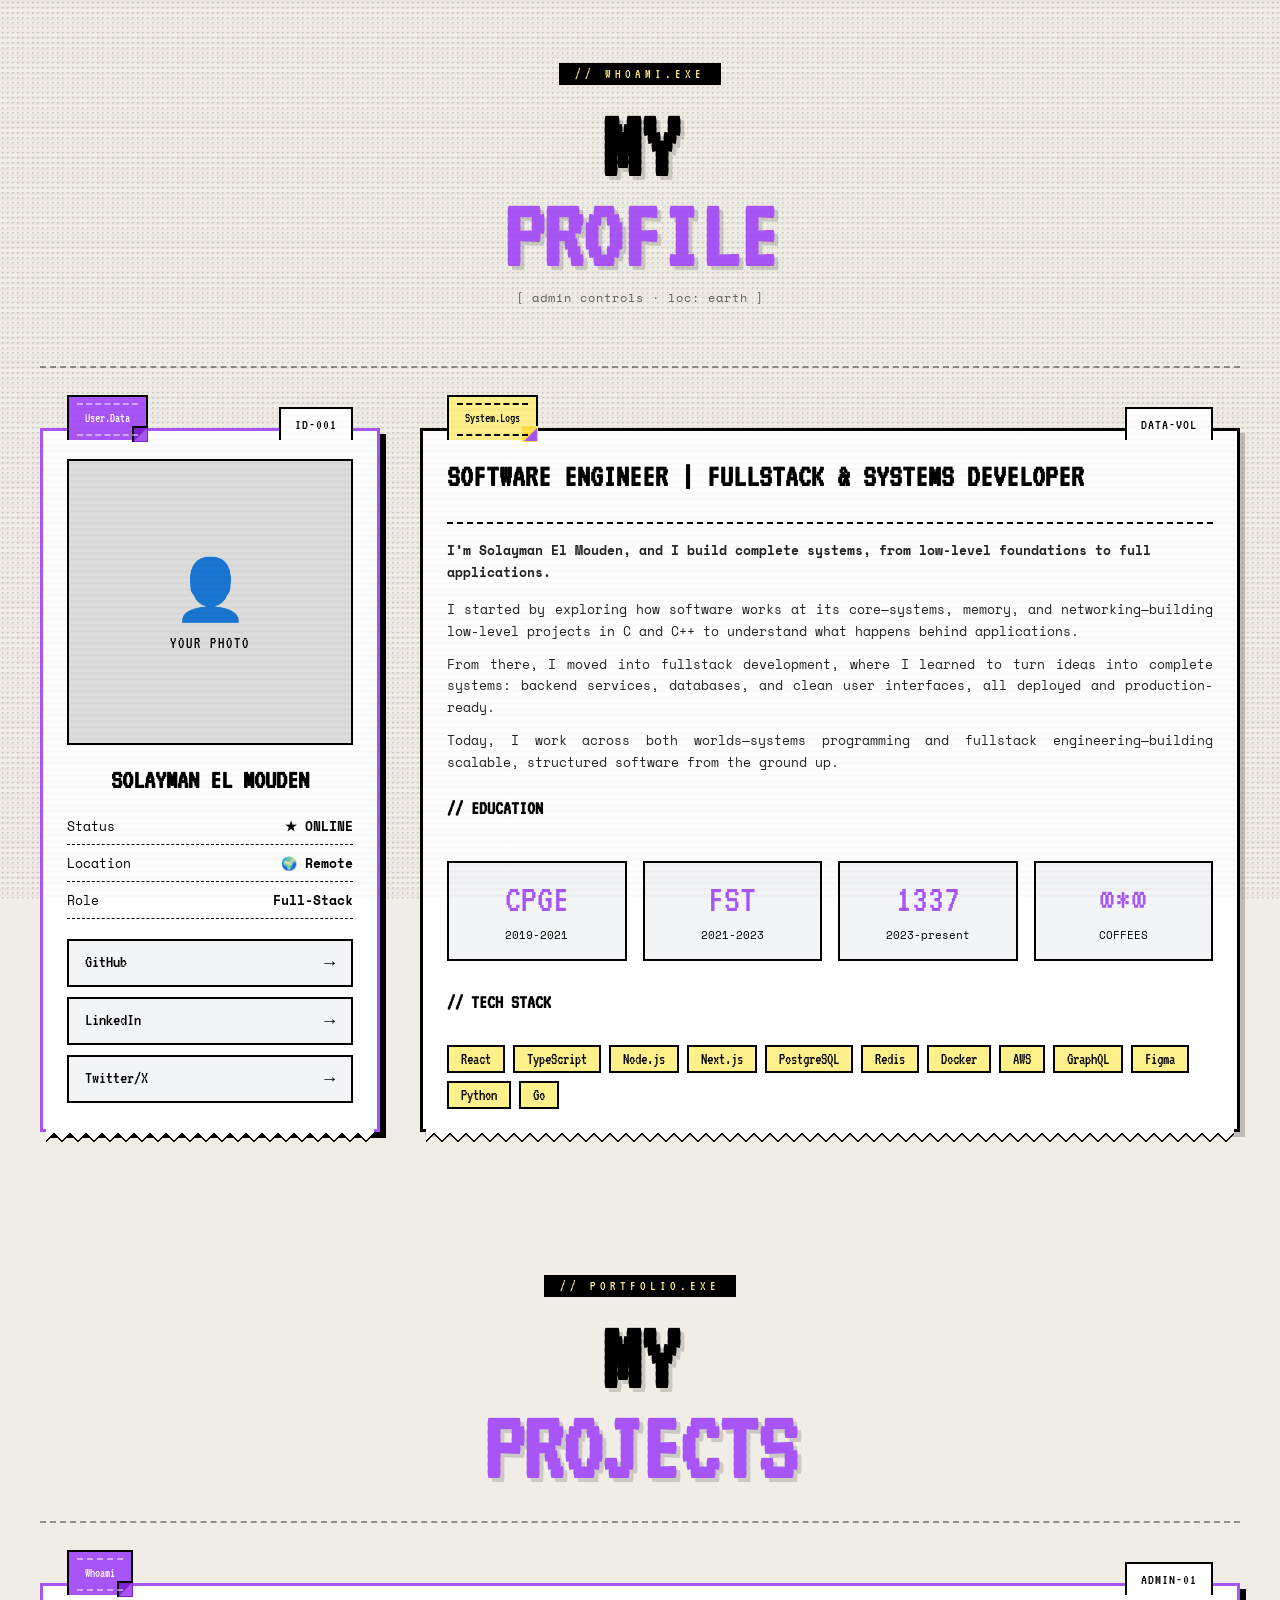
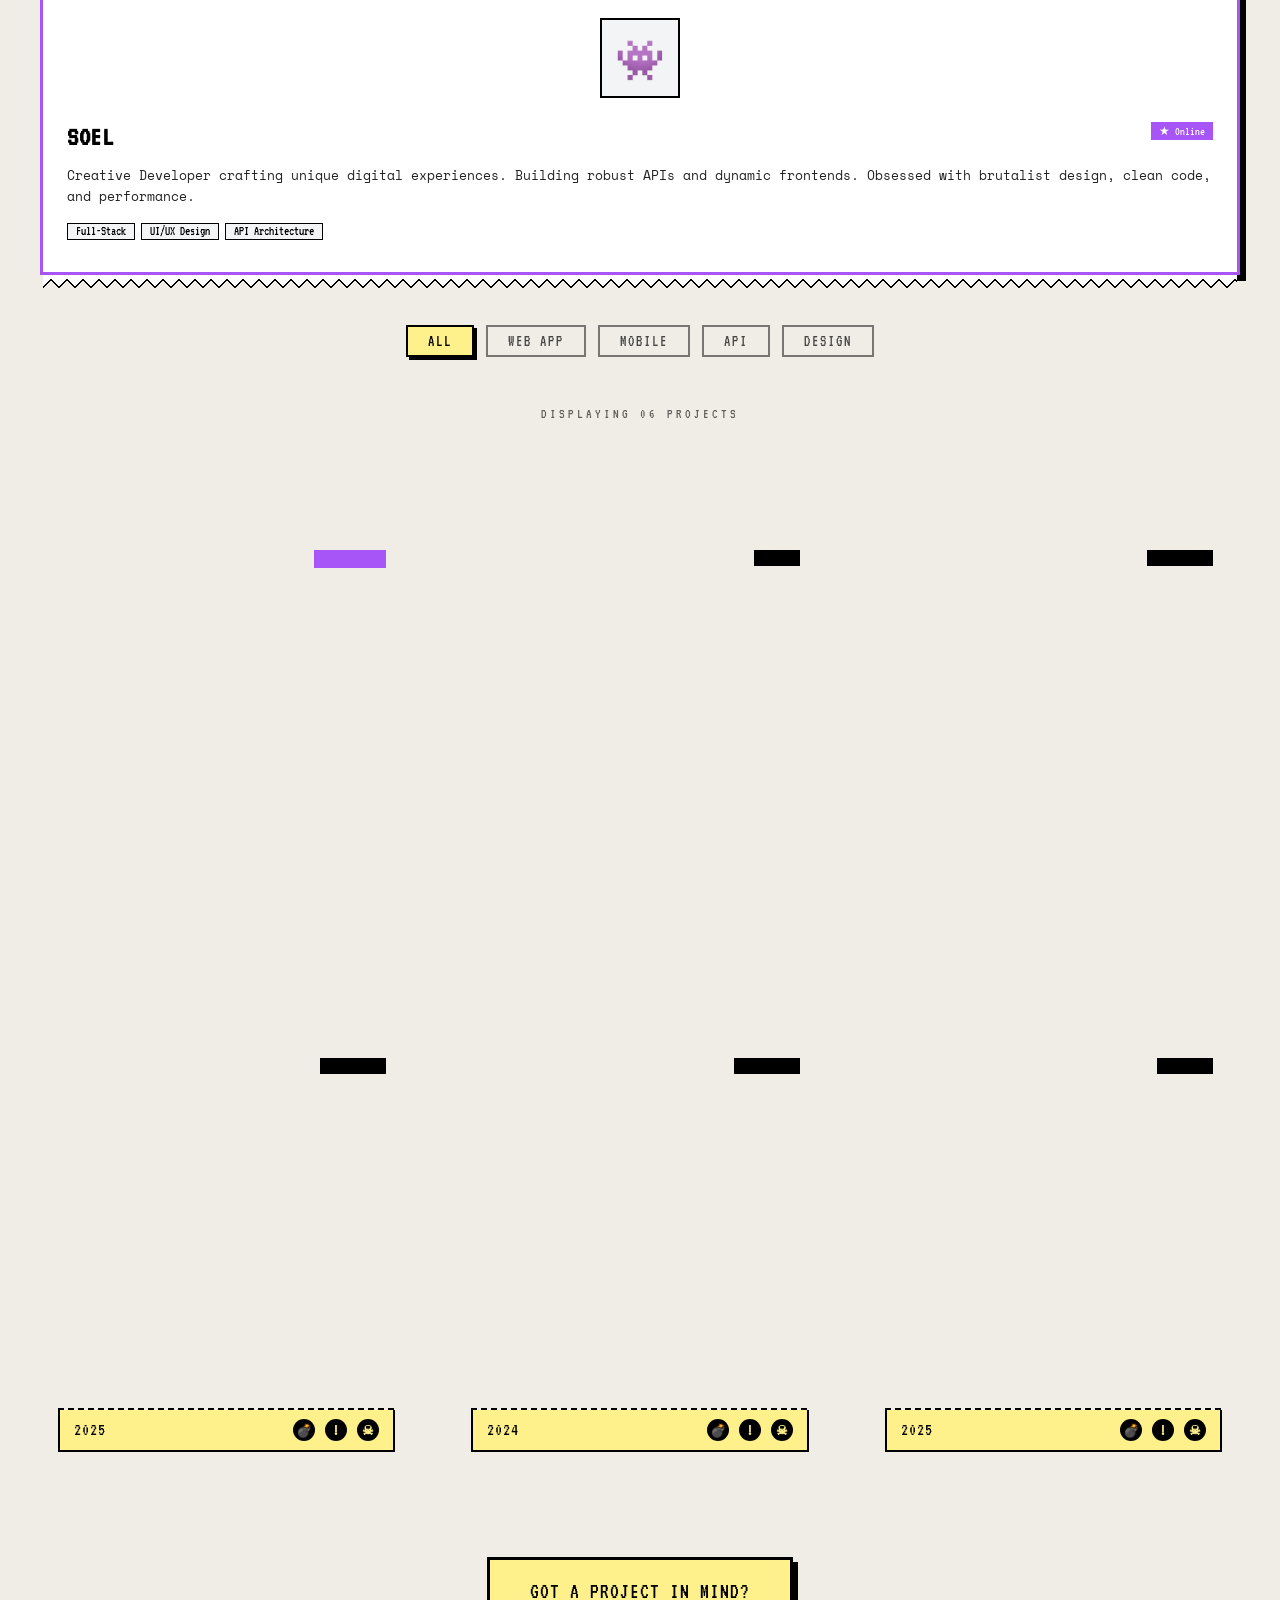
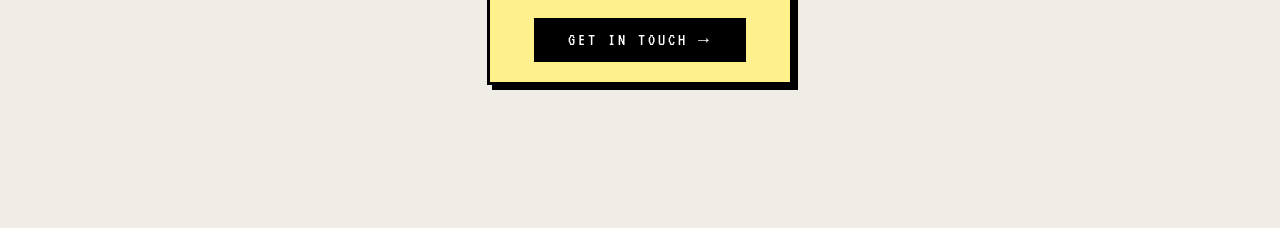
==== public/pages/main/index.html @ 092defba "chore: Vercel static fix - move to public directory" ====
<!DOCTYPE html>
<html lang="en">
<head>
    <meta charset="UTF-8">
    <meta name="viewport" content="width=device-width, initial-scale=1.0">
    <title>Portfolio — Profile & Projects</title>
    <link rel="stylesheet" href="style.css">
    <style>
        
    </style>
<base target="_blank">
</head>
<body>

    <!-- ============================================================
         PROFILE SECTION
         ============================================================ -->
    <header class="profile-header">
        <div class="profile-header-label">// WHOAMI.EXE</div>
        <h1 class="profile-header-title">
            MY
            <span>PROFILE</span>
        </h1>
        <p class="profile-header-sub">[ admin controls · loc: earth ]</p>
    </header>

    <hr class="profile-section-divider">

    <main class="profile-grid">
        <!-- LEFT CARD -->
        <div class="profile-card featured">
            <div class="profile-card__main">
                <div class="profile-card__tabs">
                    <div class="profile-card__tab-note">
                        <div class="profile-card__tab-note-text">User.Data</div>
                        <div class="profile-fold"></div>
                    </div>
                    <div class="profile-card__tab-id">ID-001</div>
                </div>

                <div class="profile-photo-placeholder">
                    <div style="font-size: 60px;">👤</div>
                    <div style="margin-top: 10px; letter-spacing: 2px;">YOUR PHOTO</div>
                </div>

                <h3 class="profile-card__title" style="text-align: center; font-size: 28px;">Solayman El Mouden</h3>
                <!-- <p class="profile-card__desc" style="text-align: center; margin-bottom: 20px;">[ The Dev ]</p> -->

                <div class="profile-stats__row"><span>Status</span><strong>★ ONLINE</strong></div>
                <div class="profile-stats__row"><span>Location</span><strong>🌍 Remote</strong></div>
                <div class="profile-stats__row"><span>Role</span><strong>Full-Stack</strong></div>

                <div class="profile-links-list">
                    <a href="https://github.com/solacode-SC" class="profile-link-btn"><span>GitHub</span><span>→</span></a>
                    <a href="https://www.linkedin.com/in/solayman-elmouden" class="profile-link-btn"><span>LinkedIn</span><span>→</span></a>
                    <a href="#" class="profile-link-btn"><span>Twitter/X</span><span>→</span></a>
                </div>

                <div class="profile-card__zigzag"></div>
            </div>
        </div>

        <!-- RIGHT CARD -->
        <div class="profile-card">
            <div class="profile-card__main">
                <div class="profile-card__tabs">
                    <div class="profile-card__tab-note">
                        <div class="profile-card__tab-note-text">System.Logs</div>
                        <div class="profile-fold" style="background:#fde047;border-color:transparent transparent #a855f7 transparent"></div>
                    </div>
                    <div class="profile-card__tab-id">DATA-VOL</div>
                </div>

                <h3 class="profile-card__title">Software Engineer | Fullstack & Systems Developer</h3>
                <hr style="border:none;border-top:2px dashed #000;margin:16px 0;">

                <p class="profile-card__desc" style="margin-bottom: 16px; font-weight: bold;">
                    I’m Solayman El Mouden, and I build complete systems, from low-level foundations to full applications.
                </p>
                <p class="profile-card__desc" style="margin-bottom: 12px; text-align: justify;">
                    I started by exploring how software works at its core—systems, memory, and networking—building low-level projects in C and C++ to understand what happens behind applications.
                </p>
                <p class="profile-card__desc" style="margin-bottom: 12px; text-align: justify;">
                    From there, I moved into fullstack development, where I learned to turn ideas into complete systems: backend services, databases, and clean user interfaces, all deployed and production-ready.
                </p>
                <p class="profile-card__desc" style="margin-bottom: 24px; text-align: justify;">
                    Today, I work across both worlds—systems programming and fullstack engineering—building scalable, structured software from the ground up.
                </p>

                <h3 class="profile-card__title" style="font-size: 20px;">// Education</h3>
                <div class="profile-stats-grid">
                    <div class="profile-stat-box"><div class="profile-stat-num" id="profile-s1">CPGE</div><div class="profile-stat-label">2019-2021</div></div>
                    <div class="profile-stat-box"><div class="profile-stat-num" id="profile-s2">FST</div><div class="profile-stat-label">2021-2023</div></div>
                    <div class="profile-stat-box"><div class="profile-stat-num" id="profile-s3">1337</div><div class="profile-stat-label">2023-present</div></div>
                    <div class="profile-stat-box"><div class="profile-stat-num" id="profile-s4">&#8734*&#8734</div><div class="profile-stat-label">COFFEES</div></div>
                </div>

                <h3 class="profile-card__title" style="font-size: 20px;">// TECH STACK</h3>
                <div class="profile-tag-list">
                    <span class="profile-tag">React</span>
                    <span class="profile-tag">TypeScript</span>
                    <span class="profile-tag">Node.js</span>
                    <span class="profile-tag">Next.js</span>
                    <span class="profile-tag">PostgreSQL</span>
                    <span class="profile-tag">Redis</span>
                    <span class="profile-tag">Docker</span>
                    <span class="profile-tag">AWS</span>
                    <span class="profile-tag">GraphQL</span>
                    <span class="profile-tag">Figma</span>
                    <span class="profile-tag">Python</span>
                    <span class="profile-tag">Go</span>
                </div>

                <div class="profile-card__zigzag"></div>
            </div>
        </div>
    </main>


    <!-- ============================================================
         PROJECTS SECTION
         ============================================================ -->
    <header class="projects-header">
        <div class="projects-header-label">// PORTFOLIO.EXE</div>
        <h1 class="projects-header-title">
            MY
            <span>PROJECTS</span>
        </h1>
        <!-- <p class="projects-header-sub">[ selected works · 2022 — 2025 ]</p> -->
    </header>

    <hr class="projects-section-divider">

    <!-- ========== PROFILE SECTION (in projects page) ========== -->
    <section style="max-width: 1300px; margin: 0 auto 50px; padding: 0 40px;">
        <div class="projects-card projects-featured" style="animation: none; cursor: default; transform: none; display: block;">
            <div class="projects-card__main" style="display: flex; gap: 24px; flex-wrap: wrap; align-items: center; padding: 32px 24px;">
                <div class="projects-card__tabs">
                    <div class="projects-card__tab-note">
                        <div class="projects-card__tab-note-text">
                            Whoami
                        </div>
                        <div class="projects-fold"></div>
                    </div>
                    <div class="projects-card__tab-id">ADMIN-01</div>
                </div>

                <div class="projects-card__icon" style="width: 80px; height: 80px; font-size: 40px;">👾</div>
                <div class="projects-card__info" style="flex: 1; min-width: 250px;">
                    <span class="projects-card__badge projects-featured">★ Online</span>
                    <h3 class="projects-card__title" style="font-size: 28px; margin-bottom: 12px; padding-right: 0;">SOEL</h3>
                    <p class="projects-card__desc" style="font-size: 13px; line-height: 1.6; margin-bottom: 16px;">Creative Developer crafting unique digital experiences. Building robust APIs and dynamic frontends. Obsessed with brutalist design, clean code, and performance.</p>
                    <div class="projects-card__tags">
                        <span class="projects-card__tag">Full-Stack</span>
                        <span class="projects-card__tag">UI/UX Design</span>
                        <span class="projects-card__tag">API Architecture</span>
                    </div>
                </div>
            </div>
            <div class="projects-card__zigzag"></div>
        </div>
    </section>

    <!-- ========== FILTER BAR ========== -->
    <div class="projects-filter-bar">
        <button class="projects-filter-btn projects-active" data-filter="all">ALL</button>
        <button class="projects-filter-btn" data-filter="Web App">WEB APP</button>
        <button class="projects-filter-btn" data-filter="Mobile">MOBILE</button>
        <button class="projects-filter-btn" data-filter="API">API</button>
        <button class="projects-filter-btn" data-filter="Design">DESIGN</button>
    </div>

    <div class="projects-count" id="projects-count-label">DISPLAYING 06 PROJECTS</div>

    <!-- ========== GRID ========== -->
    <main class="projects-grid" id="projects-grid">

        <!-- CARD 1 -->
        <a href="#" class="projects-card projects-featured" data-category="API">
            <div class="projects-card__main">
                <div class="projects-card__tabs">
                    <div class="projects-card__tab-note">
                        <div class="projects-card__tab-note-text">
                            1337 Project
                        </div>
                        <div class="projects-fold"></div>
                    </div>
                    <div class="projects-card__tab-id" id="projects-id-1">FT-IRC</div>
                </div>
                <div class="projects-card__quote"></div>
                <div class="projects-card__content">
                    <div class="projects-card__icon">💬</div>
                    <div class="projects-card__info">
                        <span class="projects-card__badge projects-featured">★ Featured</span>
                        <h3 class="projects-card__title">ft_irc</h3>
                        <p class="projects-card__desc">
                            ∗ Developed an IRC server implementing RFC 1459 protocol.<br>
                            ∗ Managed multi-client connections, message routing, and non-blocking socket communication.
                        </p>
                        <div class="projects-card__tags">
                            <span class="projects-card__tag">C++</span>
                            <span class="projects-card__tag">Networking</span>
                            <span class="projects-card__tag">Socket</span>
                        </div>
                    </div>
                </div>
                <hr class="projects-card__divider">
                <div class="projects-card__footer">
                    <span class="projects-card__category">API</span>
                    <span class="projects-card__link">View project</span>
                </div>
                <div class="projects-card__zigzag"></div>
            </div>
            <div class="projects-card__warning">
                <span class="projects-card__year">2024</span>
                <div class="projects-card__warning-icon">★</div>
                <div class="projects-card__warning-icon">!</div>
                <div class="projects-card__warning-icon">↗</div>
            </div>
            <div class="projects-card__torn">- - - - - - - - - - - - - - - - -</div>
        </a>

        <!-- CARD 2 -->
        <a href="#" class="projects-card" data-category="Web App">
            <div class="projects-card__main">
                <div class="projects-card__tabs">
                    <div class="projects-card__tab-note">
                        <div class="projects-card__tab-note-text">
                            1337 Project
                        </div>
                        <div class="projects-fold"></div>
                    </div>
                    <div class="projects-card__tab-id" id="projects-id-2">INCEPTION</div>
                </div>
                <div class="projects-card__quote"></div>
                <div class="projects-card__content">
                    <div class="projects-card__icon">🐳</div>
                    <div class="projects-card__info">
                        <span class="projects-card__badge">DevOps</span>
                        <h3 class="projects-card__title">Inception</h3>
                        <p class="projects-card__desc">
                            ∗ Created a multi-container Docker infrastructure hosting a WordPress site with Nginx as reverse proxy.<br>
                            ∗ Configured secure MariaDB backend with proper networking and volume management.
                        </p>
                        <div class="projects-card__tags">
                            <span class="projects-card__tag">Docker</span>
                            <span class="projects-card__tag">Nginx</span>
                            <span class="projects-card__tag">MariaDB</span>
                            <span class="projects-card__tag">WordPress</span>
                        </div>
                    </div>
                </div>
                <hr class="projects-card__divider">
                <div class="projects-card__footer">
                    <span class="projects-card__category">Web App</span>
                    <span class="projects-card__link">View project</span>
                </div>
                <div class="projects-card__zigzag"></div>
            </div>
            <div class="projects-card__warning">
                <span class="projects-card__year">2024</span>
                <div class="projects-card__warning-icon">💣</div>
                <div class="projects-card__warning-icon">!</div>
                <div class="projects-card__warning-icon">☠</div>
            </div>
            <div class="projects-card__torn">- - - - - - - - - - - - - - - - -</div>
        </a>

        <!-- CARD 3 -->
        <a href="#" class="projects-card" data-category="Web App">
            <div class="projects-card__main">
                <div class="projects-card__tabs">
                    <div class="projects-card__tab-note">
                        <div class="projects-card__tab-note-text">
                            Personal
                        </div>
                        <div class="projects-fold"></div>
                    </div>
                    <div class="projects-card__tab-id" id="projects-id-3">SOLO-DL</div>
                </div>
                <div class="projects-card__quote"></div>
                <div class="projects-card__content">
                    <div class="projects-card__icon">📥</div>
                    <div class="projects-card__info">
                        <span class="projects-card__badge">Full Stack</span>
                        <h3 class="projects-card__title">SoloDownloader</h3>
                        <p class="projects-card__desc">
                            ∗ Developed web app for downloading videos from 15+ platforms with quality selection and progress tracking.<br>
                            ∗ Integrated yt-dlp and Cobalt API with automatic retry logic, error handling, and Docker deployment.
                        </p>
                        <div class="projects-card__tags">
                            <span class="projects-card__tag">Django</span>
                            <span class="projects-card__tag">JS/HTML/CSS</span>
                        </div>
                    </div>
                </div>
                <hr class="projects-card__divider">
                <div class="projects-card__footer">
                    <span class="projects-card__category">Web App</span>
                    <span class="projects-card__link">View project</span>
                </div>
                <div class="projects-card__zigzag"></div>
            </div>
            <div class="projects-card__warning">
                <span class="projects-card__year">2024</span>
                <div class="projects-card__warning-icon">💣</div>
                <div class="projects-card__warning-icon">!</div>
                <div class="projects-card__warning-icon">☠</div>
            </div>
            <div class="projects-card__torn">- - - - - - - - - - - - - - - - -</div>
        </a>

        <!-- CARD 4 -->
        <a href="#" class="projects-card" data-category="Web App">
            <div class="projects-card__main">
                <div class="projects-card__tabs">
                    <div class="projects-card__tab-note">
                        <div class="projects-card__tab-note-text">
                            1337 Project
                        </div>
                        <div class="projects-fold"></div>
                    </div>
                    <div class="projects-card__tab-id" id="projects-id-4">CRM</div>
                </div>
                <div class="projects-card__quote"></div>
                <div class="projects-card__content">
                    <div class="projects-card__icon">💼</div>
                    <div class="projects-card__info">
                        <span class="projects-card__badge">Full Stack</span>
                        <h3 class="projects-card__title">freelancer-crm</h3>
                        <p class="projects-card__desc">
                            ∗ Built a full-stack multi-tenant CRM with JWT auth and an AI chatbot powered by DeepSeek API with intent detection.<br>
                            ∗ Engineered DevOps infrastructure: multi-stage Dockerfiles, Nginx + TLS, automated DB backups, and a full Prometheus/Grafana monitoring stack with custom alert rules.
                        </p>
                        <div class="projects-card__tags">
                            <span class="projects-card__tag">NestJS</span>
                            <span class="projects-card__tag">React</span>
                            <span class="projects-card__tag">PostgreSQL</span>
                            <span class="projects-card__tag">Docker</span>
                            <span class="projects-card__tag">Prometheus</span>
                        </div>
                    </div>
                </div>
                <hr class="projects-card__divider">
                <div class="projects-card__footer">
                    <span class="projects-card__category">Web App</span>
                    <span class="projects-card__link">View project</span>
                </div>
                <div class="projects-card__zigzag"></div>
            </div>
            <div class="projects-card__warning">
                <span class="projects-card__year">2025</span>
                <div class="projects-card__warning-icon">💣</div>
                <div class="projects-card__warning-icon">!</div>
                <div class="projects-card__warning-icon">☠</div>
            </div>
            <div class="projects-card__torn">- - - - - - - - - - - - - - - - -</div>
        </a>

        <!-- CARD 5 -->
        <a href="#" class="projects-card" data-category="Web App">
            <div class="projects-card__main">
                <div class="projects-card__tabs">
                    <div class="projects-card__tab-note">
                        <div class="projects-card__tab-note-text">
                            Personal
                        </div>
                        <div class="projects-fold"></div>
                    </div>
                    <div class="projects-card__tab-id" id="projects-id-5">CV-BLDR</div>
                </div>
                <div class="projects-card__quote"></div>
                <div class="projects-card__content">
                    <div class="projects-card__icon">📄</div>
                    <div class="projects-card__info">
                        <span class="projects-card__badge">Full Stack</span>
                        <h3 class="projects-card__title">CV LaTeX Builder</h3>
                        <p class="projects-card__desc">
                            ∗ Built a web app with structured profile forms, live preview, and one-click PDF export.<br>
                            ∗ Integrated Jinja2 + XeLaTeX pipeline with validation and Docker-ready deployment.
                        </p>
                        <div class="projects-card__tags">
                            <span class="projects-card__tag">Flask</span>
                            <span class="projects-card__tag">JS/HTML/CSS</span>
                            <span class="projects-card__tag">LaTeX</span>
                        </div>
                    </div>
                </div>
                <hr class="projects-card__divider">
                <div class="projects-card__footer">
                    <span class="projects-card__category">Web App</span>
                    <span class="projects-card__link">View project</span>
                </div>
                <div class="projects-card__zigzag"></div>
            </div>
            <div class="projects-card__warning">
                <span class="projects-card__year">2024</span>
                <div class="projects-card__warning-icon">💣</div>
                <div class="projects-card__warning-icon">!</div>
                <div class="projects-card__warning-icon">☠</div>
            </div>
            <div class="projects-card__torn">- - - - - - - - - - - - - - - - -</div>
        </a>

        <!-- CARD 6 -->
        <a href="#" class="projects-card" data-category="Web App">
            <div class="projects-card__main">
                <div class="projects-card__tabs">
                    <div class="projects-card__tab-note">
                        <div class="projects-card__tab-note-text">
                            Personal
                        </div>
                        <div class="projects-fold"></div>
                    </div>
                    <div class="projects-card__tab-id" id="projects-id-6">NOTES</div>
                </div>
                <div class="projects-card__quote"></div>
                <div class="projects-card__content">
                    <div class="projects-card__icon">📝</div>
                    <div class="projects-card__info">
                        <span class="projects-card__badge">Frontend</span>
                        <h3 class="projects-card__title">Synced Notes App</h3>
                        <p class="projects-card__desc">
                            ∗ Built a lightweight note-taking app with GitHub and Google Drive sync capabilities.<br>
                            ∗ Integrated OAuth 2.0 and REST APIs for version-controlled and cloud-based storage.<br>
                            ∗ Designed responsive UI with zero hosting requirements using client-side architecture.
                        </p>
                        <div class="projects-card__tags">
                            <span class="projects-card__tag">JavaScript</span>
                            <span class="projects-card__tag">HTML/CSS</span>
                            <span class="projects-card__tag">Cloud APIs</span>
                        </div>
                    </div>
                </div>
                <hr class="projects-card__divider">
                <div class="projects-card__footer">
                    <span class="projects-card__category">Web App</span>
                    <span class="projects-card__link">View project</span>
                </div>
                <div class="projects-card__zigzag"></div>
            </div>
            <div class="projects-card__warning">
                <span class="projects-card__year">2025</span>
                <div class="projects-card__warning-icon">💣</div>
                <div class="projects-card__warning-icon">!</div>
                <div class="projects-card__warning-icon">☠</div>
            </div>
            <div class="projects-card__torn">- - - - - - - - - - - - - - - - -</div>
        </a>

    </main>

    <!-- ========== FOOTER CTA ========== -->
    <div class="projects-footer">
        <div class="projects-cta-block">
            <p>GOT A PROJECT IN MIND?</p>
            <a href="mailto:hello@yoursite.com" class="projects-cta-btn">GET IN TOUCH →</a>
        </div>
    </div>

    <script src="script.js"></script>
</body>
</html>
---- public/pages/main/style.css ----
@import url('https://fonts.googleapis.com/css2?family=VT323&family=Space+Mono:ital,wght@0,400;0,700;1,400&display=swap');

        *, *::before, *::after {
            margin: 0;
            padding: 0;
            box-sizing: border-box;
        }

        :root {
            --purple: #a855f7;
            --yellow: #fef08a;
            --yellow-dark: #fde047;
            --black: #000;
            --white: #fff;
            --gray-light: #f3f4f6;
            --paper: #f0ede6;
        }

        body {
            background: var(--paper);
            min-height: 100vh;
            font-family: 'Space Mono', monospace;
            overflow-x: hidden;
            position: relative;
            padding-bottom: 80px;
        }

        body::before {
            content: '';
            position: fixed;
            inset: 0;
            background-image: radial-gradient(circle, rgba(0,0,0,0.12) 1px, transparent 1px);
            background-size: 5px 5px;
            pointer-events: none;
            z-index: 0;
        }

        body::after {
            content: '';
            position: fixed;
            inset: 0;
            background: repeating-linear-gradient(
                0deg,
                transparent, transparent 3px,
                rgba(121, 7, 7, 0.025) 3px, rgba(0,0,0,0.025) 6px
            );
            pointer-events: none;
            z-index: 999;
        }

        /* ============================================================
           SHARED / COMMON COMPONENTS
           ============================================================ */

        /* ---------- Profile Header ---------- */
        .profile-header {
            padding: 60px 40px 20px;
            text-align: center;
            position: relative;
        }

        .profile-header-label {
            display: inline-block;
            background: var(--black);
            color: var(--yellow);
            font-family: 'VT323', monospace;
            font-size: 14px;
            letter-spacing: 4px;
            padding: 4px 16px;
            margin-bottom: 16px;
        }

        .profile-header-title {
            font-family: 'VT323', monospace;
            font-size: clamp(52px, 10vw, 100px);
            color: var(--black);
            line-height: 0.9;
            text-transform: uppercase;
            letter-spacing: -1px;
            text-shadow: 4px 4px 0 rgba(0,0,0,0.15);
            margin-bottom: 8px;
        }

        .profile-header-title span {
            color: var(--purple);
            display: block;
        }

        .profile-header-sub {
            font-family: 'Space Mono', monospace;
            font-size: 12px;
            color: rgba(0,0,0,0.6);
            letter-spacing: 1px;
            margin-bottom: 40px;
        }

        .profile-section-divider {
            border: none;
            border-top: 2px dashed rgba(0,0,0,0.4);
            margin: 0 40px 60px;
        }

        /* ---------- Projects Header ---------- */
        .projects-header {
            padding: 60px 40px 20px;
            text-align: center;
            position: relative;
        }

        .projects-header-label {
            display: inline-block;
            background: var(--black);
            color: var(--yellow);
            font-family: 'VT323', monospace;
            font-size: 14px;
            letter-spacing: 4px;
            padding: 4px 16px;
            margin-bottom: 16px;
        }

        .projects-header-title {
            font-family: 'VT323', monospace;
            font-size: clamp(52px, 10vw, 100px);
            color: var(--black);
            line-height: 0.9;
            text-transform: uppercase;
            letter-spacing: -1px;
            text-shadow: 4px 4px 0 rgba(0,0,0,0.15);
            margin-bottom: 8px;
        }

        .projects-header-title span {
            color: var(--purple);
            display: block;
        }

        .projects-header-sub {
            font-family: 'Space Mono', monospace;
            font-size: 12px;
            color: rgba(0,0,0,0.6);
            letter-spacing: 1px;
            margin-bottom: 40px;
        }

        .projects-section-divider {
            border: none;
            border-top: 2px dashed rgba(0,0,0,0.4);
            margin: 0 40px 60px;
        }

        /* ============================================================
           PROFILE SECTION
           ============================================================ */

        .profile-grid {
            display: grid;
            grid-template-columns: 340px 1fr;
            gap: 40px;
            padding: 0 40px 80px;
            max-width: 1300px;
            margin: 0 auto;
        }

        .profile-card {
            display: flex;
            flex-direction: column;
            text-decoration: none;
            color: inherit;
            position: relative;
            width: 100%;
            height: 100%;
        }

        .profile-card__main {
            background: var(--white);
            border: 3px solid var(--black);
            position: relative;
            padding: 28px 24px 20px;
            box-shadow: 5px 5px 0px rgba(0,0,0,0.2);
            flex: 1;
            display: flex;
            flex-direction: column;
        }

        .profile-card__tabs {
            position: absolute;
            top: -36px;
            left: 24px;
            right: 24px;
            display: flex;
            justify-content: space-between;
            align-items: flex-end;
            pointer-events: none;
        }

        .profile-card__tab-note {
            background: var(--yellow);
            border: 2px solid var(--black);
            border-bottom: none;
            padding: 10px 16px 8px;
            font-family: 'VT323', monospace;
            font-size: 13px;
            line-height: 1.3;
            color: var(--black);
            position: relative;
            max-width: 70%;
        }

        .profile-card__tab-note::before {
            content: ''; position: absolute; top: 6px; left: 8px; right: 8px; border-top: 2px dashed var(--black);
        }
        .profile-card__tab-note::after {
            content: ''; position: absolute; bottom: 4px; left: 8px; right: 8px; border-bottom: 2px dashed var(--black);
        }

        .profile-card__tab-note-text {
            position: relative;
            z-index: 1;
            padding: 4px 0;
        }

        .profile-fold {
            position: absolute;
            bottom: -2px;
            right: -2px;
            width: 16px;
            height: 16px;
            background: var(--yellow-dark);
            border-left: 2px solid var(--black);
            border-top: 2px solid var(--black);
        }

        .profile-fold::after {
            content: ''; position: absolute; top: 0; left: 0; width: 0; height: 0;
            border-style: solid; border-width: 0 0 13px 13px; border-color: transparent transparent var(--purple) transparent;
        }

        .profile-card__tab-id {
            background: var(--white);
            border: 2px solid var(--black);
            border-bottom: none;
            padding: 8px 14px;
            font-family: 'VT323', monospace;
            font-size: 15px;
            letter-spacing: 1px;
            color: var(--black);
        }

        .profile-card.featured .profile-card__main {
            border-color: var(--purple);
            box-shadow: 6px 6px 0 var(--black);
        }
        .profile-card.featured .profile-card__tab-note {
            background: var(--purple); border-color: var(--black);
        }
        .profile-card.featured .profile-card__tab-note-text { color: var(--white); }
        .profile-card.featured .profile-card__tab-note::before,
        .profile-card.featured .profile-card__tab-note::after { border-color: rgba(255,255,255,0.5); }
        .profile-card.featured .profile-fold { background: #7e22ce; }

        .profile-card__zigzag {
            height: 16px;
            background: linear-gradient(135deg, #fff 8px, transparent 0) 0 0, linear-gradient(225deg, #fff 8px, transparent 0) 0 0;
            background-size: 16px 16px;
            background-repeat: repeat-x;
            position: absolute;
            bottom: -16px;
            left: 3px;
            right: 3px;
            filter: drop-shadow(0 2px 0 #000);
        }

        .profile-photo-placeholder {
            width: 100%; aspect-ratio: 1; border: 2px solid var(--black);
            background: #ddd; display: flex; flex-direction: column; align-items: center; justify-content: center;
            font-family: 'VT323', monospace; margin-bottom: 20px;
        }

        .profile-card__title {
            font-family: 'VT323', monospace;
            font-size: 32px;
            font-weight: 700;
            color: var(--black);
            margin-bottom: 12px;
            line-height: 1.1;
            text-transform: uppercase;
        }

        .profile-card__desc {
            font-family: 'Space Mono', monospace;
            font-size: 13px;
            line-height: 1.65;
            color: #222;
        }

        .profile-stats__row {
            display: flex; justify-content: space-between; padding: 8px 0;
            border-bottom: 1px dashed var(--black);
            font-family: 'Space Mono', monospace; font-size: 13px;
        }

        .profile-tag-list {
            display: flex; flex-wrap: wrap; gap: 8px; margin-top: 20px;
        }

        .profile-tag {
            font-family: 'VT323', monospace;
            font-size: 16px;
            background: var(--yellow);
            border: 2px solid var(--black);
            padding: 4px 12px;
            color: var(--black);
        }

        .profile-stats-grid {
            display: grid; grid-template-columns: repeat(4, 1fr);
            gap: 16px; margin: 30px 0;
        }

        .profile-stat-box {
            border: 2px solid var(--black);
            padding: 16px; text-align: center;
            background: var(--gray-light);
        }

        .profile-stat-num { font-family: 'VT323', monospace; font-size: 40px; color: var(--purple); }
        .profile-stat-label { font-family: 'Space Mono', monospace; font-size: 11px; margin-top: 8px; }

        .profile-links-list { margin-top: 20px; display: flex; flex-direction: column; gap: 10px; }
        .profile-link-btn {
            display: flex; justify-content: space-between; padding: 12px 16px;
            background: var(--gray-light); border: 2px solid var(--black); text-decoration: none;
            color: var(--black); font-family: 'VT323', monospace; font-size: 18px;
            transition: all 0.2s;
        }
        .profile-link-btn:hover { background: var(--black); color: var(--white); transform: translate(-2px, -2px); box-shadow: 4px 4px 0 var(--purple); }

        /* ============================================================
           PROJECTS SECTION
           ============================================================ */

        .projects-filter-bar {
            display: flex;
            justify-content: center;
            gap: 12px;
            flex-wrap: wrap;
            padding: 0 40px;
            margin-bottom: 50px;
        }

        .projects-filter-btn {
            font-family: 'VT323', monospace;
            font-size: 16px;
            letter-spacing: 2px;
            padding: 6px 20px;
            background: transparent;
            border: 2px solid rgba(0,0,0,0.5);
            color: rgba(0,0,0,0.7);
            cursor: pointer;
            transition: all 0.15s;
            text-transform: uppercase;
        }

        .projects-filter-btn:hover,
        .projects-filter-btn.projects-active {
            background: var(--yellow);
            border-color: var(--black);
            color: var(--black);
            box-shadow: 3px 3px 0 var(--black);
        }

        .projects-grid {
            display: grid;
            grid-template-columns: repeat(auto-fill, minmax(340px, 1fr));
            gap: 80px 40px;
            padding: 0 40px 80px;
            max-width: 1300px;
            margin: 0 auto;
        }

        .projects-card {
            display: flex;
            flex-direction: column;
            text-decoration: none;
            color: inherit;
            position: relative;
            width: 100%;
            height: 100%;
            transition: transform 0.2s ease;
            animation: projects-flicker 4s infinite;
        }

        .projects-card:hover {
            transform: translateY(-5px);
        }

        .projects-card:hover .projects-card__main {
            box-shadow: 8px 8px 0px rgba(0,0,0,0.35);
        }

        .projects-card__main {
            background: var(--white);
            border: 3px solid var(--black);
            position: relative;
            padding: 28px 24px 20px;
            box-shadow: 5px 5px 0px rgba(0,0,0,0.2);
            transition: box-shadow 0.2s ease;
            display: flex;
            flex-direction: column;
            flex: 1;
        }

        .projects-card__tabs {
            position: absolute;
            top: -36px;
            left: 24px;
            right: 24px;
            display: flex;
            justify-content: space-between;
            align-items: flex-end;
            pointer-events: none;
        }

        .projects-card__tab-note {
            background: var(--yellow);
            border: 2px solid var(--black);
            border-bottom: none;
            padding: 10px 16px 8px;
            font-family: 'VT323', monospace;
            font-size: 13px;
            line-height: 1.3;
            color: var(--black);
            position: relative;
            max-width: 70%;
        }

        .projects-card__tab-note::before {
            content: '';
            position: absolute;
            top: 6px;
            left: 8px;
            right: 8px;
            border-top: 2px dashed var(--black);
        }

        .projects-card__tab-note::after {
            content: '';
            position: absolute;
            bottom: 4px;
            left: 8px;
            right: 8px;
            border-bottom: 2px dashed var(--black);
        }

        .projects-card__tab-note-text {
            position: relative;
            z-index: 1;
            padding: 4px 0;
        }

        .projects-fold {
            position: absolute;
            bottom: -2px;
            right: -2px;
            width: 16px;
            height: 16px;
            background: var(--yellow-dark);
            border-left: 2px solid var(--black);
            border-top: 2px solid var(--black);
        }

        .projects-fold::after {
            content: '';
            position: absolute;
            top: 0;
            left: 0;
            width: 0;
            height: 0;
            border-style: solid;
            border-width: 0 0 13px 13px;
            border-color: transparent transparent var(--purple) transparent;
        }

        .projects-card__tab-id {
            background: var(--white);
            border: 2px solid var(--black);
            border-bottom: none;
            padding: 8px 14px;
            font-family: 'VT323', monospace;
            font-size: 15px;
            letter-spacing: 1px;
            color: var(--black);
        }

        .projects-card__quote {
            height: 28px;
            line-height: 0.5;
            color: var(--black);
            font-family: Georgia, serif;
            margin-bottom: 10px;
        }

        .projects-card__quote::before {
            content: '"';
            font-size: 60px;
            font-weight: bold;
        }

        .projects-card__content {
            display: flex;
            gap: 16px;
            margin-bottom: 16px;
        }

        .projects-card__icon {
            width: 64px;
            height: 64px;
            background: var(--gray-light);
            border: 2px solid var(--black);
            display: flex;
            align-items: center;
            justify-content: center;
            flex-shrink: 0;
            font-size: 28px;
        }

        .projects-card__info {
            flex: 1;
            position: relative;
        }

        .projects-card__badge {
            position: absolute;
            top: 0;
            right: 0;
            background: var(--black);
            color: var(--white);
            font-family: 'VT323', monospace;
            font-size: 12px;
            padding: 2px 8px;
        }

        .projects-card__badge.projects-featured {
            background: var(--purple);
        }

        .projects-card__badge.projects-wip {
            background: #f59e0b;
        }

        .projects-card__title {
            font-family: 'VT323', monospace;
            font-size: 24px;
            font-weight: 700;
            color: var(--black);
            margin-bottom: 8px;
            line-height: 1.1;
            text-transform: uppercase;
            letter-spacing: 0.5px;
            padding-right: 60px;
        }

        .projects-card__desc {
            font-family: 'Space Mono', monospace;
            font-size: 11px;
            line-height: 1.65;
            color: #222;
        }

        .projects-card__tags {
            display: flex;
            flex-wrap: wrap;
            gap: 6px;
            margin-top: 10px;
        }

        .projects-card__tag {
            font-family: 'VT323', monospace;
            font-size: 13px;
            background: var(--gray-light);
            border: 1px solid var(--black);
            padding: 1px 8px;
            color: var(--black);
        }

        .projects-card__divider {
            border: none;
            border-top: 2px dashed var(--black);
            margin: auto 0 14px 0;
            padding-top: 14px;
        }

        .projects-card__footer {
            display: flex;
            justify-content: space-between;
            align-items: center;
        }

        .projects-card__category {
            background: var(--black);
            color: var(--white);
            font-family: 'VT323', monospace;
            padding: 2px 10px;
            font-size: 13px;
        }

        .projects-card__link {
            color: var(--black);
            font-weight: 700;
            font-size: 12px;
            font-family: 'Space Mono', monospace;
        }

        .projects-card__link::after {
            content: ' →';
        }

        .projects-card__zigzag {
            height: 16px;
            background: linear-gradient(135deg, #fff 8px, transparent 0) 0 0,
                        linear-gradient(225deg, #fff 8px, transparent 0) 0 0;
            background-size: 16px 16px;
            background-repeat: repeat-x;
            position: absolute;
            bottom: -16px;
            left: 3px;
            right: 3px;
            filter: drop-shadow(0 2px 0 #000);
        }

        .projects-card__warning {
            background: var(--yellow);
            border: 2px solid var(--black);
            border-top: none;
            margin: 0 18px;
            padding: 9px 14px;
            display: flex;
            justify-content: flex-end;
            align-items: center;
            gap: 10px;
            position: relative;
        }

        .projects-card__warning::before {
            content: '';
            position: absolute;
            top: -2px;
            left: -2px;
            right: -2px;
            height: 2px;
            background: repeating-linear-gradient(
                90deg,
                #000 0px, #000 6px,
                transparent 6px, transparent 10px
            );
        }

        .projects-card__year {
            margin-right: auto;
            font-family: 'VT323', monospace;
            font-size: 18px;
            color: var(--black);
            letter-spacing: 1px;
        }

        .projects-card__warning-icon {
            width: 22px;
            height: 22px;
            background: var(--black);
            border-radius: 50%;
            display: flex;
            align-items: center;
            justify-content: center;
            color: var(--yellow);
            font-size: 13px;
            font-weight: bold;
        }

        .projects-card__torn {
            background: rgba(255,255,255,0.15);
            border: 2px dashed rgba(255,255,255,0.3);
            border-top: none;
            margin: 0 38px;
            padding: 6px;
            text-align: center;
            font-family: 'VT323', monospace;
            font-size: 11px;
            color: rgba(255,255,255,0.4);
            letter-spacing: 3px;
        }

        .projects-card.projects-featured .projects-card__main {
            border-color: var(--purple);
            box-shadow: 6px 6px 0 var(--black);
        }

        .projects-card.projects-featured .projects-card__tab-note {
            background: var(--purple);
            border-color: var(--black);
        }

        .projects-card.projects-featured .projects-card__tab-note-text {
            color: var(--white);
        }

        .projects-card.projects-featured .projects-card__tab-note::before,
        .projects-card.projects-featured .projects-card__tab-note::after {
            border-color: rgba(255,255,255,0.5);
        }

        .projects-card.projects-featured .projects-fold {
            background: #7e22ce;
        }

        .projects-footer {
            text-align: center;
            padding: 0 40px 80px;
        }

        .projects-cta-block {
            display: inline-block;
            background: var(--yellow);
            border: 3px solid var(--black);
            padding: 20px 40px;
            box-shadow: 5px 5px 0 var(--black);
            position: relative;
        }

        .projects-cta-block p {
            font-family: 'VT323', monospace;
            font-size: 22px;
            color: var(--black);
            margin-bottom: 16px;
            letter-spacing: 1px;
        }

        .projects-cta-btn {
            display: inline-block;
            background: var(--black);
            color: var(--white);
            font-family: 'VT323', monospace;
            font-size: 18px;
            letter-spacing: 3px;
            padding: 10px 32px;
            text-decoration: none;
            border: 2px solid var(--black);
            transition: all 0.15s;
            cursor: pointer;
        }

        .projects-cta-btn:hover {
            background: var(--purple);
            box-shadow: 3px 3px 0 var(--black);
            transform: translate(-1px, -1px);
        }

        .projects-count {
            text-align: center;
            font-family: 'VT323', monospace;
            font-size: 14px;
            color: rgba(0,0,0,0.6);
            letter-spacing: 3px;
            margin-bottom: 60px;
        }

        /* ========== ANIMATIONS ========== */
        @keyframes projects-flicker {
            0%, 100% { opacity: 1; }
            50% { opacity: 0.97; }
        }

        @keyframes projects-slideUp {
            from { opacity: 0; transform: translateY(30px); }
            to { opacity: 1; transform: translateY(0); }
        }

        .projects-card {
            animation: projects-flicker 4s infinite, projects-slideUp 0.5s ease both;
        }

        .projects-card:nth-child(1) { animation-delay: 0s, 0.1s; }
        .projects-card:nth-child(2) { animation-delay: 0.5s, 0.2s; }
        .projects-card:nth-child(3) { animation-delay: 1s, 0.3s; }
        .projects-card:nth-child(4) { animation-delay: 1.5s, 0.4s; }
        .projects-card:nth-child(5) { animation-delay: 2s, 0.5s; }
        .projects-card:nth-child(6) { animation-delay: 2.5s, 0.6s; }

        .projects-card.projects-hidden {
            display: none;
        }

        /* ========== RESPONSIVE ========== */
        @media (max-width: 900px) {
            .profile-grid { grid-template-columns: 1fr; }
        }

        @media (max-width: 600px) {
            .profile-stats-grid { grid-template-columns: repeat(2, 1fr); }
            .projects-grid {
                grid-template-columns: 1fr;
                padding: 0 20px 60px;
                gap: 70px 0;
            }
            .profile-header, .projects-header {
                padding: 40px 20px 20px;
            }
            .profile-section-divider, .projects-section-divider {
                margin: 0 20px 40px;
            }
            .projects-filter-bar {
                padding: 0 20px;
            }
            .projects-card__tabs {
                left: 12px;
                right: 12px;
            }
        }
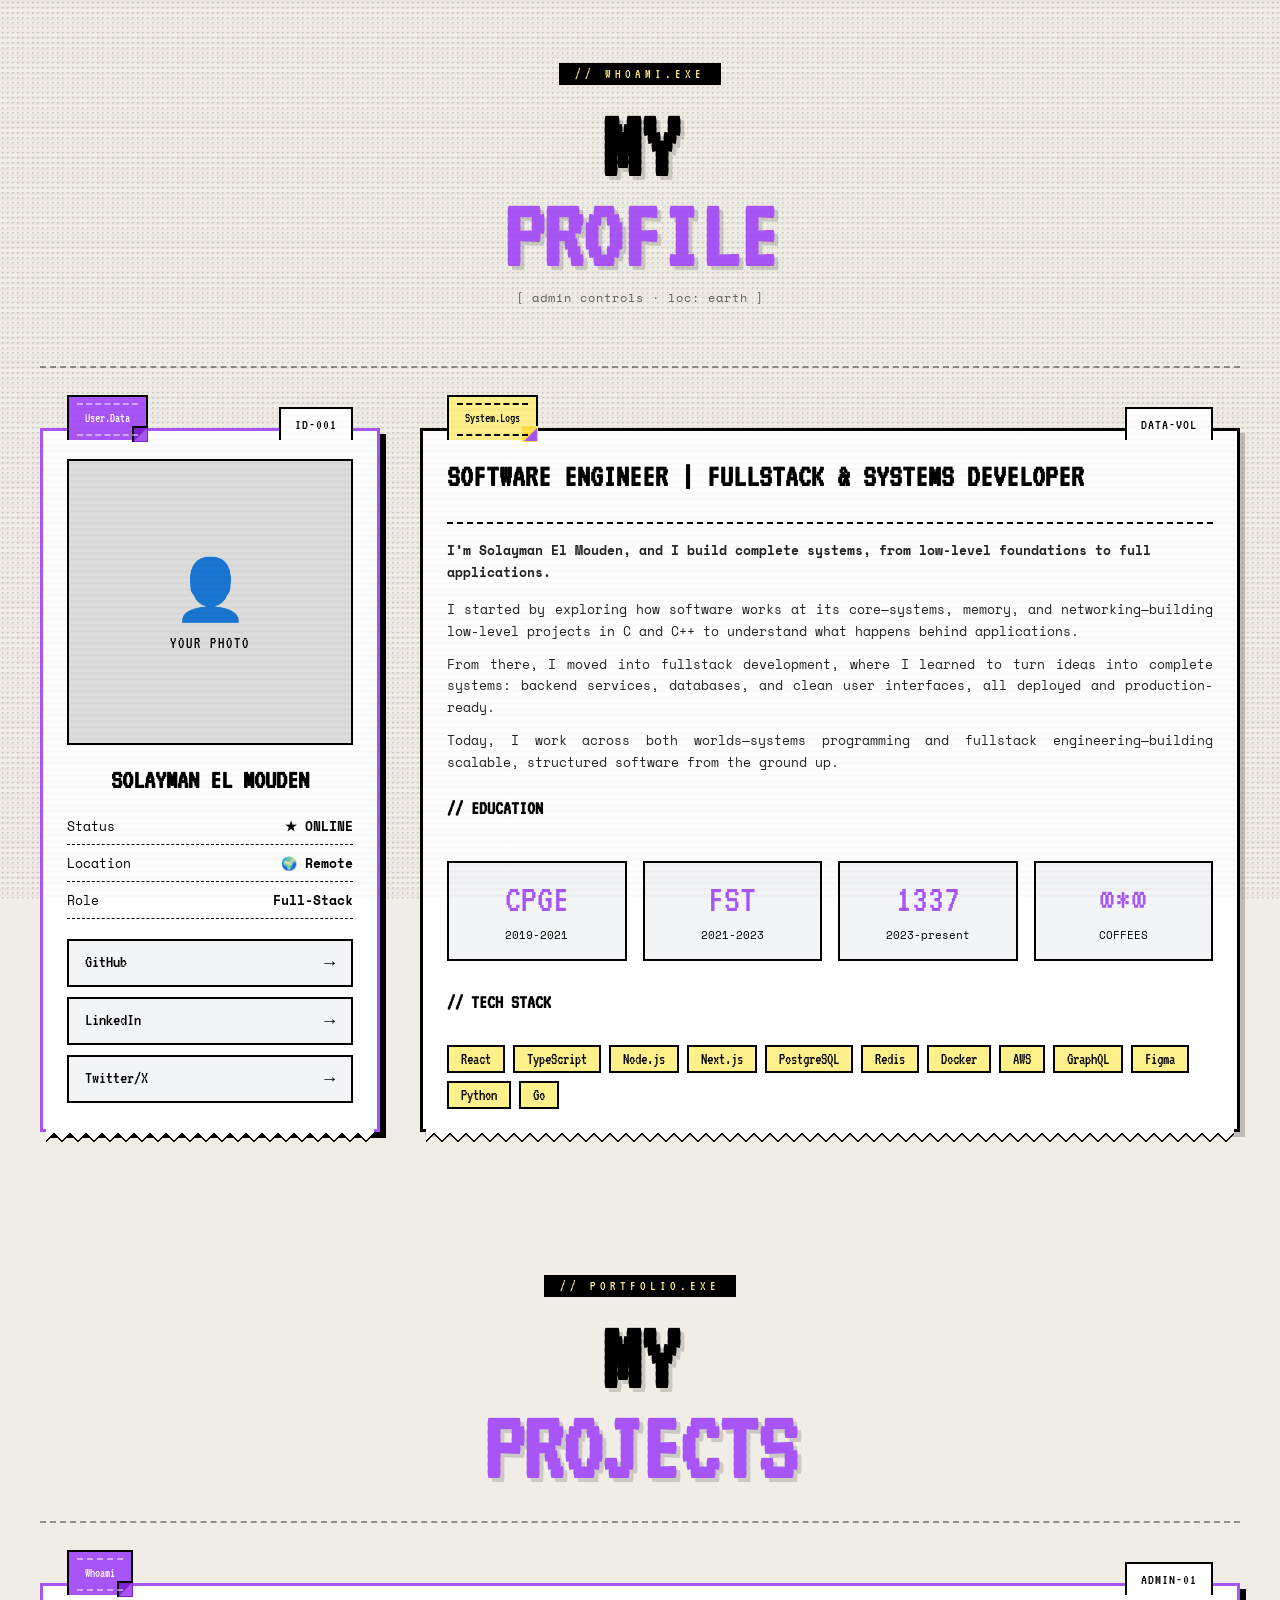
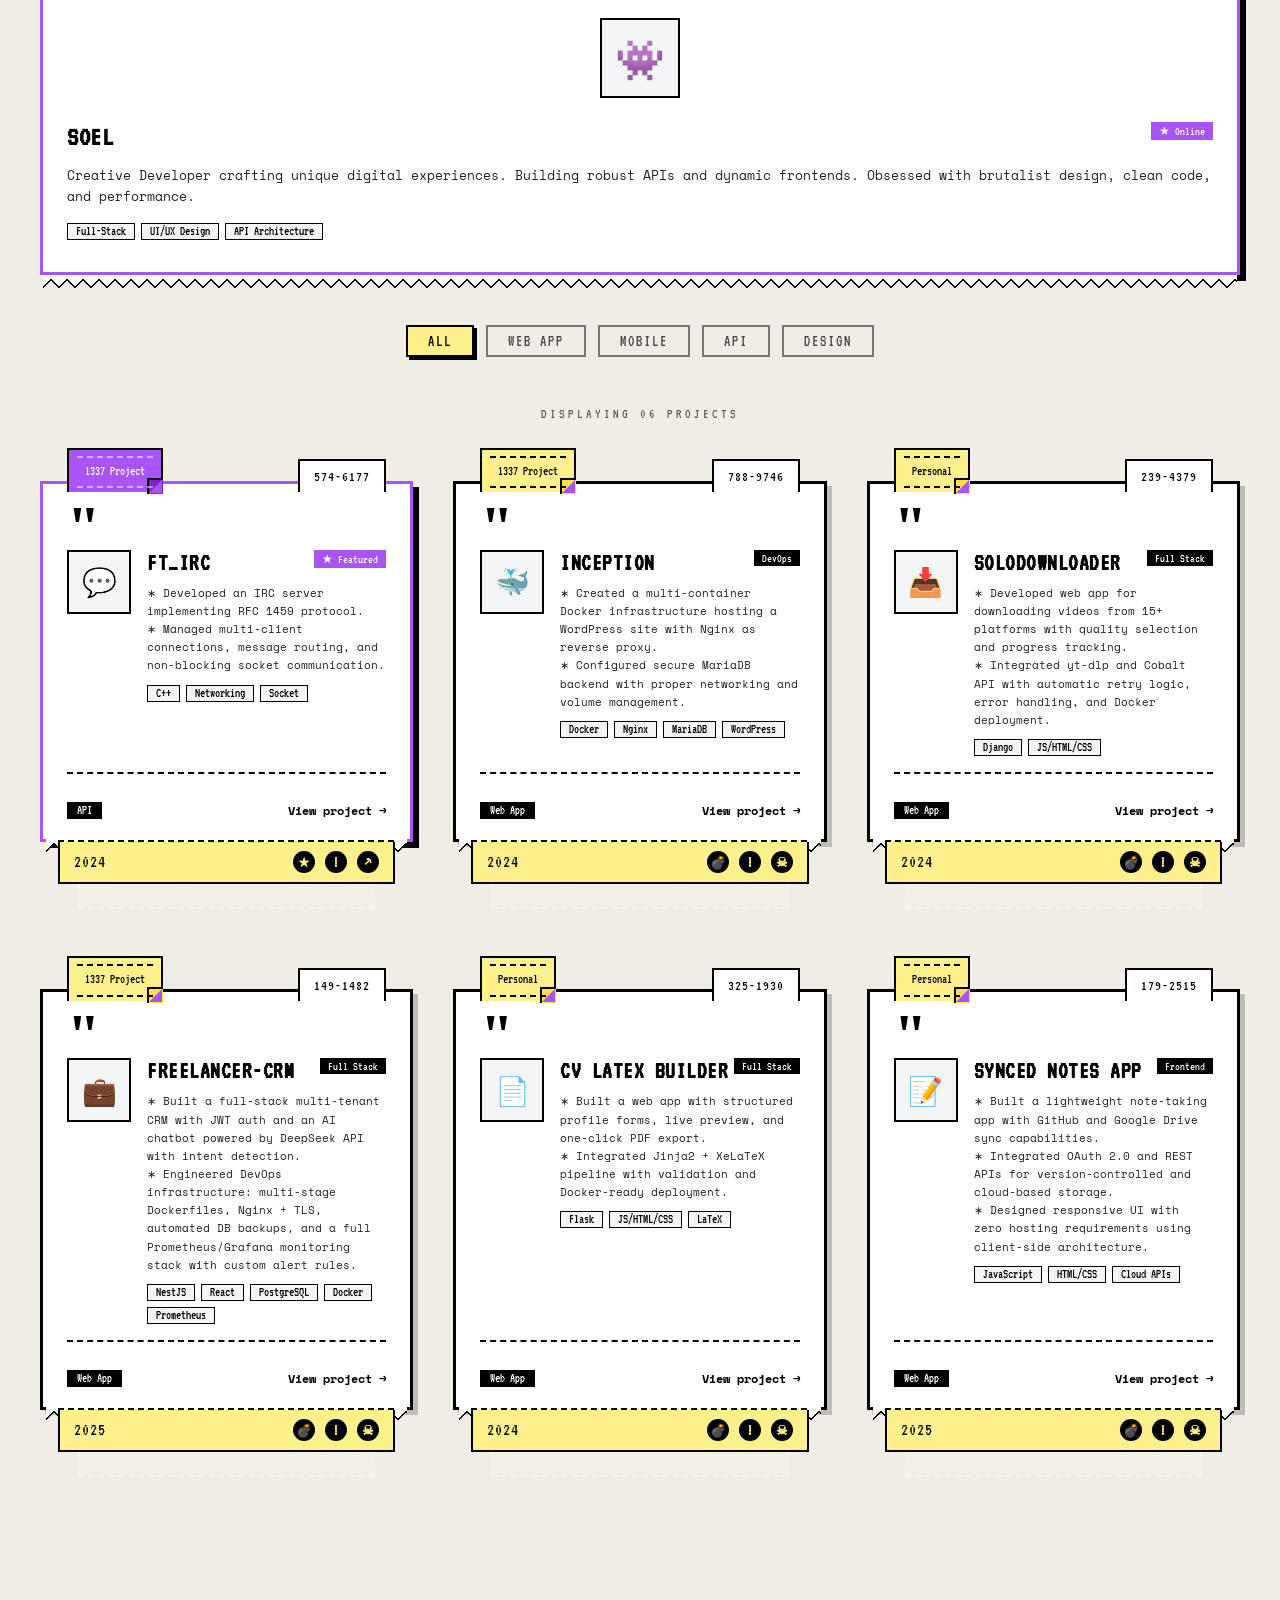
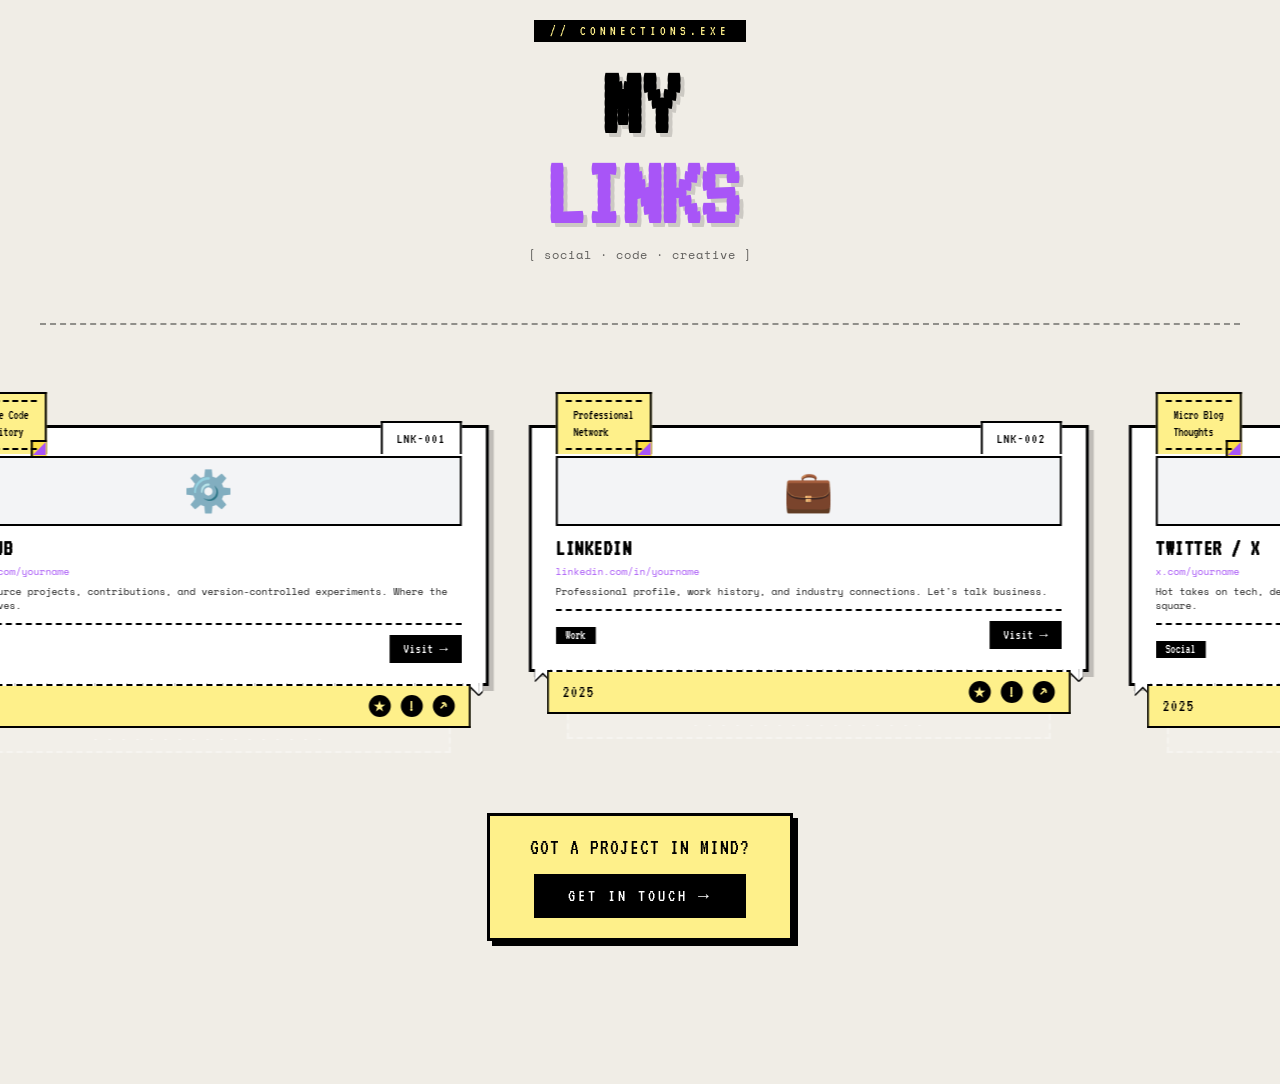
==== commit 1c71646b: "update the soel-gateway" ====
--- a/public/pages/main/index.html
+++ b/public/pages/main/index.html
@@ -3,11 +3,9 @@
 <head>
     <meta charset="UTF-8">
     <meta name="viewport" content="width=device-width, initial-scale=1.0">
-    <title>Portfolio — Profile & Projects</title>
-    <link rel="stylesheet" href="style.css">
-    <style>
-        
-    </style>
+    <title>Solayman El Mouden — Profile & Projects & Links & Blogs</title>
+    <link rel="stylesheet" href="./style.css">
+   
 <base target="_blank">
 </head>
 <body>
@@ -450,6 +448,284 @@
 
     </main>
 
+
+    <!-- ========== LINKS HEADER ========== -->
+    <header class="links-header">
+        <div class="links-header-label">// CONNECTIONS.EXE</div>
+        <h1 class="links-header-title">
+            MY
+            <span>LINKS</span>
+        </h1>
+        <p class="links-header-sub">[ social · code · creative ]</p>
+    </header>
+
+    <hr class="links-section-divider">
+
+    <!-- ========== MARQUEE CARDS ========== -->
+    <div class="links-marquee-wrapper">
+        <div class="links-marquee-track">
+
+            <!-- CARD 1 -->
+            <div class="links-card" data-href="https://github.com">
+                <div class="links-card__main">
+                    <div class="links-card__tabs">
+                        <div class="links-card__tab-note">
+                            <div class="links-card__tab-note-text">Source Code<br>Repository</div>
+                            <div class="links-fold"></div>
+                        </div>
+                        <div class="links-card__tab-id">LNK-001</div>
+                    </div>
+                    <div class="links-card__image">
+                        <span>⚙️</span>
+                    </div>
+                    <h3 class="links-card__title">GitHub</h3>
+                    <span class="links-card__link">github.com/yourname</span>
+                    <p class="links-card__desc">Open-source projects, contributions, and version-controlled experiments. Where the code lives.</p>
+                    <hr class="links-card__divider">
+                    <div class="links-card__footer">
+                        <span class="links-card__category">Code</span>
+                        <a href="#" class="links-card__link-btn" target="_blank" rel="noopener"><span>Visit</span><span>→</span></a>
+                    </div>
+                    <div class="links-card__zigzag"></div>
+                </div>
+                <div class="links-card__warning">
+                    <span class="links-card__year">2025</span>
+                    <div class="links-card__warning-icon">★</div>
+                    <div class="links-card__warning-icon">!</div>
+                    <div class="links-card__warning-icon">↗</div>
+                </div>
+                <div class="links-card__torn">- - - - - - - - - - - - - - - - -</div>
+            </div>
+
+            <!-- CARD 2 -->
+            <div class="links-card" data-href="https://linkedin.com">
+                <div class="links-card__main">
+                    <div class="links-card__tabs">
+                        <div class="links-card__tab-note">
+                            <div class="links-card__tab-note-text">Professional<br>Network</div>
+                            <div class="links-fold"></div>
+                        </div>
+                        <div class="links-card__tab-id">LNK-002</div>
+                    </div>
+                    <div class="links-card__image">
+                        <span>💼</span>
+                    </div>
+                    <h3 class="links-card__title">LinkedIn</h3>
+                    <span class="links-card__link">linkedin.com/in/yourname</span>
+                    <p class="links-card__desc">Professional profile, work history, and industry connections. Let's talk business.</p>
+                    <hr class="links-card__divider">
+                    <div class="links-card__footer">
+                        <span class="links-card__category">Work</span>
+                        <a href="#" class="links-card__link-btn" target="_blank" rel="noopener"><span>Visit</span><span>→</span></a>
+                    </div>
+                    <div class="links-card__zigzag"></div>
+                </div>
+                <div class="links-card__warning">
+                    <span class="links-card__year">2025</span>
+                    <div class="links-card__warning-icon">★</div>
+                    <div class="links-card__warning-icon">!</div>
+                    <div class="links-card__warning-icon">↗</div>
+                </div>
+                <div class="links-card__torn">- - - - - - - - - - - - - - - - -</div>
+            </div>
+
+            <!-- CARD 3 -->
+            <div class="links-card" data-href="https://twitter.com">
+                <div class="links-card__main">
+                    <div class="links-card__tabs">
+                        <div class="links-card__tab-note">
+                            <div class="links-card__tab-note-text">Micro Blog<br>Thoughts</div>
+                            <div class="links-fold"></div>
+                        </div>
+                        <div class="links-card__tab-id">LNK-003</div>
+                    </div>
+                    <div class="links-card__image">
+                        <span>🐦</span>
+                    </div>
+                    <h3 class="links-card__title">Twitter / X</h3>
+                    <span class="links-card__link">x.com/yourname</span>
+                    <p class="links-card__desc">Hot takes on tech, design rants, and real-time dev thoughts. The digital town square.</p>
+                    <hr class="links-card__divider">
+                    <div class="links-card__footer">
+                        <span class="links-card__category">Social</span>
+                        <a href="#" class="links-card__link-btn" target="_blank" rel="noopener"><span>Visit</span><span>→</span></a>
+                    </div>
+                    <div class="links-card__zigzag"></div>
+                </div>
+                <div class="links-card__warning">
+                    <span class="links-card__year">2025</span>
+                    <div class="links-card__warning-icon">★</div>
+                    <div class="links-card__warning-icon">!</div>
+                    <div class="links-card__warning-icon">↗</div>
+                </div>
+                <div class="links-card__torn">- - - - - - - - - - - - - - - - -</div>
+            </div>
+
+            <!-- CARD 4 -->
+            <div class="links-card" data-href="https://dribbble.com">
+                <div class="links-card__main">
+                    <div class="links-card__tabs">
+                        <div class="links-card__tab-note">
+                            <div class="links-card__tab-note-text">Design<br>Portfolio</div>
+                            <div class="links-fold"></div>
+                        </div>
+                        <div class="links-card__tab-id">LNK-004</div>
+                    </div>
+                    <div class="links-card__image">
+                        <span>🎨</span>
+                    </div>
+                    <h3 class="links-card__title">Dribbble</h3>
+                    <span class="links-card__link">dribbble.com/yourname</span>
+                    <p class="links-card__desc">UI shots, design explorations, and creative experiments. Visual work only.</p>
+                    <hr class="links-card__divider">
+                    <div class="links-card__footer">
+                        <span class="links-card__category">Design</span>
+                        <a href="#" class="links-card__link-btn" target="_blank" rel="noopener"><span>Visit</span><span>→</span></a>
+                    </div>
+                    <div class="links-card__zigzag"></div>
+                </div>
+                <div class="links-card__warning">
+                    <span class="links-card__year">2025</span>
+                    <div class="links-card__warning-icon">★</div>
+                    <div class="links-card__warning-icon">!</div>
+                    <div class="links-card__warning-icon">↗</div>
+                </div>
+                <div class="links-card__torn">- - - - - - - - - - - - - - - - -</div>
+            </div>
+
+            <!-- DUPLICATE CARDS FOR SEAMLESS LOOP -->
+            <!-- CARD 1 DUPLICATE -->
+            <div class="links-card" data-href="https://github.com">
+                <div class="links-card__main">
+                    <div class="links-card__tabs">
+                        <div class="links-card__tab-note">
+                            <div class="links-card__tab-note-text">Source Code<br>Repository</div>
+                            <div class="links-fold"></div>
+                        </div>
+                        <div class="links-card__tab-id">LNK-001</div>
+                    </div>
+                    <div class="links-card__image">
+                        <span>⚙️</span>
+                    </div>
+                    <h3 class="links-card__title">GitHub</h3>
+                    <span class="links-card__link">github.com/yourname</span>
+                    <p class="links-card__desc">Open-source projects, contributions, and version-controlled experiments. Where the code lives.</p>
+                    <hr class="links-card__divider">
+                    <div class="links-card__footer">
+                        <span class="links-card__category">Code</span>
+                        <a href="#" class="links-card__link-btn" target="_blank" rel="noopener"><span>Visit</span><span>→</span></a>
+                    </div>
+                    <div class="links-card__zigzag"></div>
+                </div>
+                <div class="links-card__warning">
+                    <span class="links-card__year">2025</span>
+                    <div class="links-card__warning-icon">★</div>
+                    <div class="links-card__warning-icon">!</div>
+                    <div class="links-card__warning-icon">↗</div>
+                </div>
+                <div class="links-card__torn">- - - - - - - - - - - - - - - - -</div>
+            </div>
+
+            <!-- CARD 2 DUPLICATE -->
+            <div class="links-card" data-href="https://linkedin.com">
+                <div class="links-card__main">
+                    <div class="links-card__tabs">
+                        <div class="links-card__tab-note">
+                            <div class="links-card__tab-note-text">Professional<br>Network</div>
+                            <div class="links-fold"></div>
+                        </div>
+                        <div class="links-card__tab-id">LNK-002</div>
+                    </div>
+                    <div class="links-card__image">
+                        <span>💼</span>
+                    </div>
+                    <h3 class="links-card__title">LinkedIn</h3>
+                    <span class="links-card__link">linkedin.com/in/yourname</span>
+                    <p class="links-card__desc">Professional profile, work history, and industry connections. Let's talk business.</p>
+                    <hr class="links-card__divider">
+                    <div class="links-card__footer">
+                        <span class="links-card__category">Work</span>
+                        <a href="#" class="links-card__link-btn" target="_blank" rel="noopener"><span>Visit</span><span>→</span></a>
+                    </div>
+                    <div class="links-card__zigzag"></div>
+                </div>
+                <div class="links-card__warning">
+                    <span class="links-card__year">2025</span>
+                    <div class="links-card__warning-icon">★</div>
+                    <div class="links-card__warning-icon">!</div>
+                    <div class="links-card__warning-icon">↗</div>
+                </div>
+                <div class="links-card__torn">- - - - - - - - - - - - - - - - -</div>
+            </div>
+
+            <!-- CARD 3 DUPLICATE -->
+            <div class="links-card" data-href="https://twitter.com">
+                <div class="links-card__main">
+                    <div class="links-card__tabs">
+                        <div class="links-card__tab-note">
+                            <div class="links-card__tab-note-text">Micro Blog<br>Thoughts</div>
+                            <div class="links-fold"></div>
+                        </div>
+                        <div class="links-card__tab-id">LNK-003</div>
+                    </div>
+                    <div class="links-card__image">
+                        <span>🐦</span>
+                    </div>
+                    <h3 class="links-card__title">Twitter / X</h3>
+                    <span class="links-card__link">x.com/yourname</span>
+                    <p class="links-card__desc">Hot takes on tech, design rants, and real-time dev thoughts. The digital town square.</p>
+                    <hr class="links-card__divider">
+                    <div class="links-card__footer">
+                        <span class="links-card__category">Social</span>
+                        <a href="#" class="links-card__link-btn" target="_blank" rel="noopener"><span>Visit</span><span>→</span></a>
+                    </div>
+                    <div class="links-card__zigzag"></div>
+                </div>
+                <div class="links-card__warning">
+                    <span class="links-card__year">2025</span>
+                    <div class="links-card__warning-icon">★</div>
+                    <div class="links-card__warning-icon">!</div>
+                    <div class="links-card__warning-icon">↗</div>
+                </div>
+                <div class="links-card__torn">- - - - - - - - - - - - - - - - -</div>
+            </div>
+
+            <!-- CARD 4 DUPLICATE -->
+            <div class="links-card" data-href="https://dribbble.com">
+                <div class="links-card__main">
+                    <div class="links-card__tabs">
+                        <div class="links-card__tab-note">
+                            <div class="links-card__tab-note-text">Design<br>Portfolio</div>
+                            <div class="links-fold"></div>
+                        </div>
+                        <div class="links-card__tab-id">LNK-004</div>
+                    </div>
+                    <div class="links-card__image">
+                        <span>🎨</span>
+                    </div>
+                    <h3 class="links-card__title">Dribbble</h3>
+                    <span class="links-card__link">dribbble.com/yourname</span>
+                    <p class="links-card__desc">UI shots, design explorations, and creative experiments. Visual work only.</p>
+                    <hr class="links-card__divider">
+                    <div class="links-card__footer">
+                        <span class="links-card__category">Design</span>
+                        <a href="#" class="links-card__link-btn" target="_blank" rel="noopener"><span>Visit</span><span>→</span></a>
+                    </div>
+                    <div class="links-card__zigzag"></div>
+                </div>
+                <div class="links-card__warning">
+                    <span class="links-card__year">2025</span>
+                    <div class="links-card__warning-icon">★</div>
+                    <div class="links-card__warning-icon">!</div>
+                    <div class="links-card__warning-icon">↗</div>
+                </div>
+                <div class="links-card__torn">- - - - - - - - - - - - - - - - -</div>
+            </div>
+
+        </div>
+    </div>
+
+
     <!-- ========== FOOTER CTA ========== -->
     <div class="projects-footer">
         <div class="projects-cta-block">
@@ -458,6 +734,7 @@
         </div>
     </div>
 
-    <script src="script.js"></script>
+    <script src="./script.js"></script>
+
 </body>
 </html>
--- a/public/pages/main/style.css
+++ b/public/pages/main/style.css
@@ -763,6 +763,10 @@
             margin-bottom: 60px;
         }
 
+
+
+        
+
         /* ========== ANIMATIONS ========== */
         @keyframes projects-flicker {
             0%, 100% { opacity: 1; }
@@ -814,4 +818,458 @@
                 left: 12px;
                 right: 12px;
             }
+        }
+
+
+        /* ========== LINKS HEADER ========== */
+        .links-header {
+            padding: 60px 40px 20px;
+            text-align: center;
+            position: relative;
+        }
+
+        .links-header-label {
+            display: inline-block;
+            background: var(--black);
+            color: var(--yellow);
+            font-family: 'VT323', monospace;
+            font-size: 14px;
+            letter-spacing: 4px;
+            padding: 4px 16px;
+            margin-bottom: 16px;
+        }
+
+        .links-header-title {
+            font-family: 'VT323', monospace;
+            font-size: clamp(52px, 10vw, 100px);
+            color: var(--black);
+            line-height: 0.9;
+            text-transform: uppercase;
+            letter-spacing: -1px;
+            text-shadow: 4px 4px 0 rgba(0,0,0,0.15);
+            margin-bottom: 8px;
+        }
+
+        .links-header-title span {
+            color: var(--purple);
+            display: block;
+        }
+
+        .links-header-sub {
+            font-family: 'Space Mono', monospace;
+            font-size: 12px;
+            color: rgba(0,0,0,0.6);
+            letter-spacing: 1px;
+            margin-bottom: 40px;
+        }
+
+        .links-section-divider {
+            border: none;
+            border-top: 2px dashed rgba(0,0,0,0.4);
+            margin: 0 40px 60px;
+        }
+
+        /* ========== LINKS MARQUEE ========== */
+        .links-marquee-wrapper {
+            overflow: hidden;
+            position: relative;
+            padding: 40px 0 60px;
+            cursor: grab;
+            user-select: none;
+            -webkit-user-select: none;
+        }
+
+        .links-marquee-wrapper:active {
+            cursor: grabbing;
+        }
+
+        .links-marquee-track {
+            display: flex;
+            gap: 40px;
+            will-change: transform;
+        }
+
+        /* ========== LINK CARD ========== */
+        .links-card {
+            display: block;
+            text-decoration: none;
+            color: inherit;
+            position: relative;
+            width: 560px;
+            aspect-ratio: auto;
+            flex-shrink: 0;
+            transition: transform 0.2s ease;
+        }
+
+        .links-card:hover .links-card__main {
+            box-shadow: 8px 8px 0px rgba(0,0,0,0.35);
+        }
+
+        .links-card:hover {
+            transform: translateY(-5px);
+        }
+
+        .links-card:hover {
+            transform: translateY(-5px);
+        }
+
+        .links-card__main {
+            background: var(--white);
+            border: 3px solid var(--black);
+            position: relative;
+            padding: 28px 24px 20px;
+            box-shadow: 5px 5px 0px rgba(0,0,0,0.2);
+            transition: box-shadow 0.2s ease;
+            flex: 1;
+            display: flex;
+            flex-direction: column;
+        }
+
+        .links-card__tabs {
+            position: absolute;
+            top: -36px;
+            left: 24px;
+            right: 24px;
+            display: flex;
+            justify-content: space-between;
+            align-items: flex-end;
+            pointer-events: none;
+        }
+
+        .links-card__tab-note {
+            background: var(--yellow);
+            border: 2px solid var(--black);
+            border-bottom: none;
+            padding: 10px 16px 8px;
+            font-family: 'VT323', monospace;
+            font-size: 13px;
+            line-height: 1.3;
+            color: var(--black);
+            position: relative;
+            max-width: 70%;
+        }
+
+        .links-card__tab-note::before {
+            content: '';
+            position: absolute;
+            top: 6px;
+            left: 8px;
+            right: 8px;
+            border-top: 2px dashed var(--black);
+        }
+
+        .links-card__tab-note::after {
+            content: '';
+            position: absolute;
+            bottom: 4px;
+            left: 8px;
+            right: 8px;
+            border-bottom: 2px dashed var(--black);
+        }
+
+        .links-card__tab-note-text {
+            position: relative;
+            z-index: 1;
+            padding: 4px 0;
+        }
+
+        .links-fold {
+            position: absolute;
+            bottom: -2px;
+            right: -2px;
+            width: 16px;
+            height: 16px;
+            background: var(--yellow-dark);
+            border-left: 2px solid var(--black);
+            border-top: 2px solid var(--black);
+        }
+
+        .links-fold::after {
+            content: '';
+            position: absolute;
+            top: 0;
+            left: 0;
+            width: 0;
+            height: 0;
+            border-style: solid;
+            border-width: 0 0 13px 13px;
+            border-color: transparent transparent var(--purple) transparent;
+        }
+
+        .links-card__tab-id {
+            background: var(--white);
+            border: 2px solid var(--black);
+            border-bottom: none;
+            padding: 8px 14px;
+            font-family: 'VT323', monospace;
+            font-size: 15px;
+            letter-spacing: 1px;
+            color: var(--black);
+        }
+
+        .links-card__image {
+            width: 100%;
+            aspect-ratio: 16 / 9;
+            max-height: 70px;
+            border: 2px solid var(--black);
+            background: var(--gray-light);
+            display: flex;
+            align-items: center;
+            justify-content: center;
+            font-family: 'VT323', monospace;
+            font-size: clamp(28px, 8vw, 40px);
+            margin-bottom: 10px;
+            overflow: hidden;
+            flex-shrink: 0;
+        }
+
+        .links-card__image img {
+            width: 100%;
+            height: 100%;
+            object-fit: cover;
+        }
+
+        .links-card__title {
+            font-family: 'VT323', monospace;
+            font-size: clamp(18px, 5vw, 22px);
+            font-weight: 700;
+            color: var(--black);
+            margin-bottom: 4px;
+            line-height: 1.1;
+            text-transform: uppercase;
+            letter-spacing: 0.5px;
+        }
+
+        .links-card__link {
+            font-family: 'Space Mono', monospace;
+            font-size: clamp(8px, 2.5vw, 10px);
+            color: var(--purple);
+            margin-bottom: 6px;
+            display: block;
+            word-break: break-all;
+        }
+
+        .links-card__desc {
+            font-family: 'Space Mono', monospace;
+            font-size: clamp(8px, 2.5vw, 10px);
+            line-height: 1.4;
+            color: #222;
+            flex-grow: 1;
+            overflow: hidden;
+            display: -webkit-box;
+            -webkit-line-clamp: 3;
+            -webkit-box-orient: vertical;
+        }
+
+        .links-card__divider {
+            border: none;
+            border-top: 2px dashed var(--black);
+            margin: 10px 0;
+        }
+
+        .links-card__footer {
+            display: flex;
+            justify-content: space-between;
+            align-items: center;
+        }
+
+        .links-card__category {
+            background: var(--black);
+            color: var(--white);
+            font-family: 'VT323', monospace;
+            padding: 2px 10px;
+            font-size: 13px;
+        }
+
+        .links-card__arrow {
+            color: var(--black);
+            font-weight: 700;
+            font-size: 12px;
+            font-family: 'Space Mono', monospace;
+        }
+
+        .links-card__arrow::after {
+            content: ' →';
+        }
+
+        .links-card__zigzag {
+            height: 16px;
+            background: linear-gradient(135deg, #fff 8px, transparent 0) 0 0,
+                        linear-gradient(225deg, #fff 8px, transparent 0) 0 0;
+            background-size: 16px 16px;
+            background-repeat: repeat-x;
+            position: absolute;
+            bottom: -16px;
+            left: 3px;
+            right: 3px;
+            filter: drop-shadow(0 2px 0 #000);
+        }
+
+        .links-card__warning {
+            background: var(--yellow);
+            border: 2px solid var(--black);
+            border-top: none;
+            margin: 0 18px;
+            padding: 9px 14px;
+            display: flex;
+            justify-content: flex-end;
+            align-items: center;
+            gap: 10px;
+            position: relative;
+        }
+
+        .links-card__warning::before {
+            content: '';
+            position: absolute;
+            top: -2px;
+            left: -2px;
+            right: -2px;
+            height: 2px;
+            background: repeating-linear-gradient(
+                90deg,
+                #000 0px, #000 6px,
+                transparent 6px, transparent 10px
+            );
+        }
+
+        .links-card__year {
+            margin-right: auto;
+            font-family: 'VT323', monospace;
+            font-size: 18px;
+            color: var(--black);
+            letter-spacing: 1px;
+        }
+
+        .links-card__warning-icon {
+            width: 22px;
+            height: 22px;
+            background: var(--black);
+            border-radius: 50%;
+            display: flex;
+            align-items: center;
+            justify-content: center;
+            color: var(--yellow);
+            font-size: 13px;
+            font-weight: bold;
+        }
+
+        .links-card__torn {
+            background: rgba(255,255,255,0.15);
+            border: 2px dashed rgba(255,255,255,0.3);
+            border-top: none;
+            margin: 0 38px;
+            padding: 6px;
+            text-align: center;
+            font-family: 'VT323', monospace;
+            font-size: 11px;
+            color: rgba(255,255,255,0.4);
+            letter-spacing: 3px;
+        }
+
+        .links-card__link-btn {
+            display: inline-flex;
+            align-items: center;
+            gap: 6px;
+            background: var(--black);
+            color: var(--white);
+            font-family: 'VT323', monospace;
+            font-size: 14px;
+            padding: 4px 12px;
+            text-decoration: none;
+            border: 2px solid var(--black);
+            transition: all 0.15s;
+            cursor: pointer;
+        }
+
+        .links-card__link-btn:hover {
+            background: var(--purple);
+            transform: translate(-1px, -1px);
+            box-shadow: 3px 3px 0 var(--black);
+        }
+
+        .links-card {
+            cursor: grab;
+        }
+
+        .links-card:active {
+            cursor: grabbing;
+        }
+
+        /* ========== RESPONSIVE ========== */
+        @media (max-width: 600px) {
+            .links-header {
+                padding: 40px 20px 20px;
+            }
+            .links-section-divider {
+                margin: 0 20px 40px;
+            }
+            .links-card {
+                width: 240px;
+                aspect-ratio: auto;
+                min-height: 280px;
+            }
+            .links-card__main {
+                padding: 20px 12px 10px;
+            }
+            .links-card__image {
+                margin-top: 15px;
+                max-height: 50px;
+                margin-bottom: 8px;
+            }
+            .links-card__title {
+                font-size: 18px;
+            }
+            .links-card__link {
+                font-size: 9px;
+                margin-bottom: 4px;
+            }
+            .links-card__desc {
+                font-size: 10px;
+                -webkit-line-clamp: 3;
+            }
+            .links-card__divider {
+                margin: 8px 0;
+            }
+            .links-card__footer {
+                gap: 4px;
+            }
+            .links-card__link-btn {
+                font-size: 12px;
+                padding: 4px 8px;
+            }
+        }
+
+        @media (max-width: 400px) {
+            .links-card {
+                width: 200px;
+                min-height: 260px;
+            }
+            .links-card__main {
+                padding: 20px 10px 8px;
+            }
+            .links-card__image {
+                margin-top: 10px;
+                max-height: 40px;
+            }
+            .links-card__title {
+                font-size: 16px;
+            }
+            .links-card__tab-note {
+                padding: 6px 10px 4px;
+                font-size: 10px;
+            }
+            .links-card__tabs {
+                top: -30px;
+                left: 10px;
+                right: 10px;
+            }
+            .links-card__tab-id {
+                padding: 4px 6px;
+                font-size: 10px;
+            }
+        }
+    
+        .links-card {
+            user-select: none;
+            -webkit-user-select: none;
         }
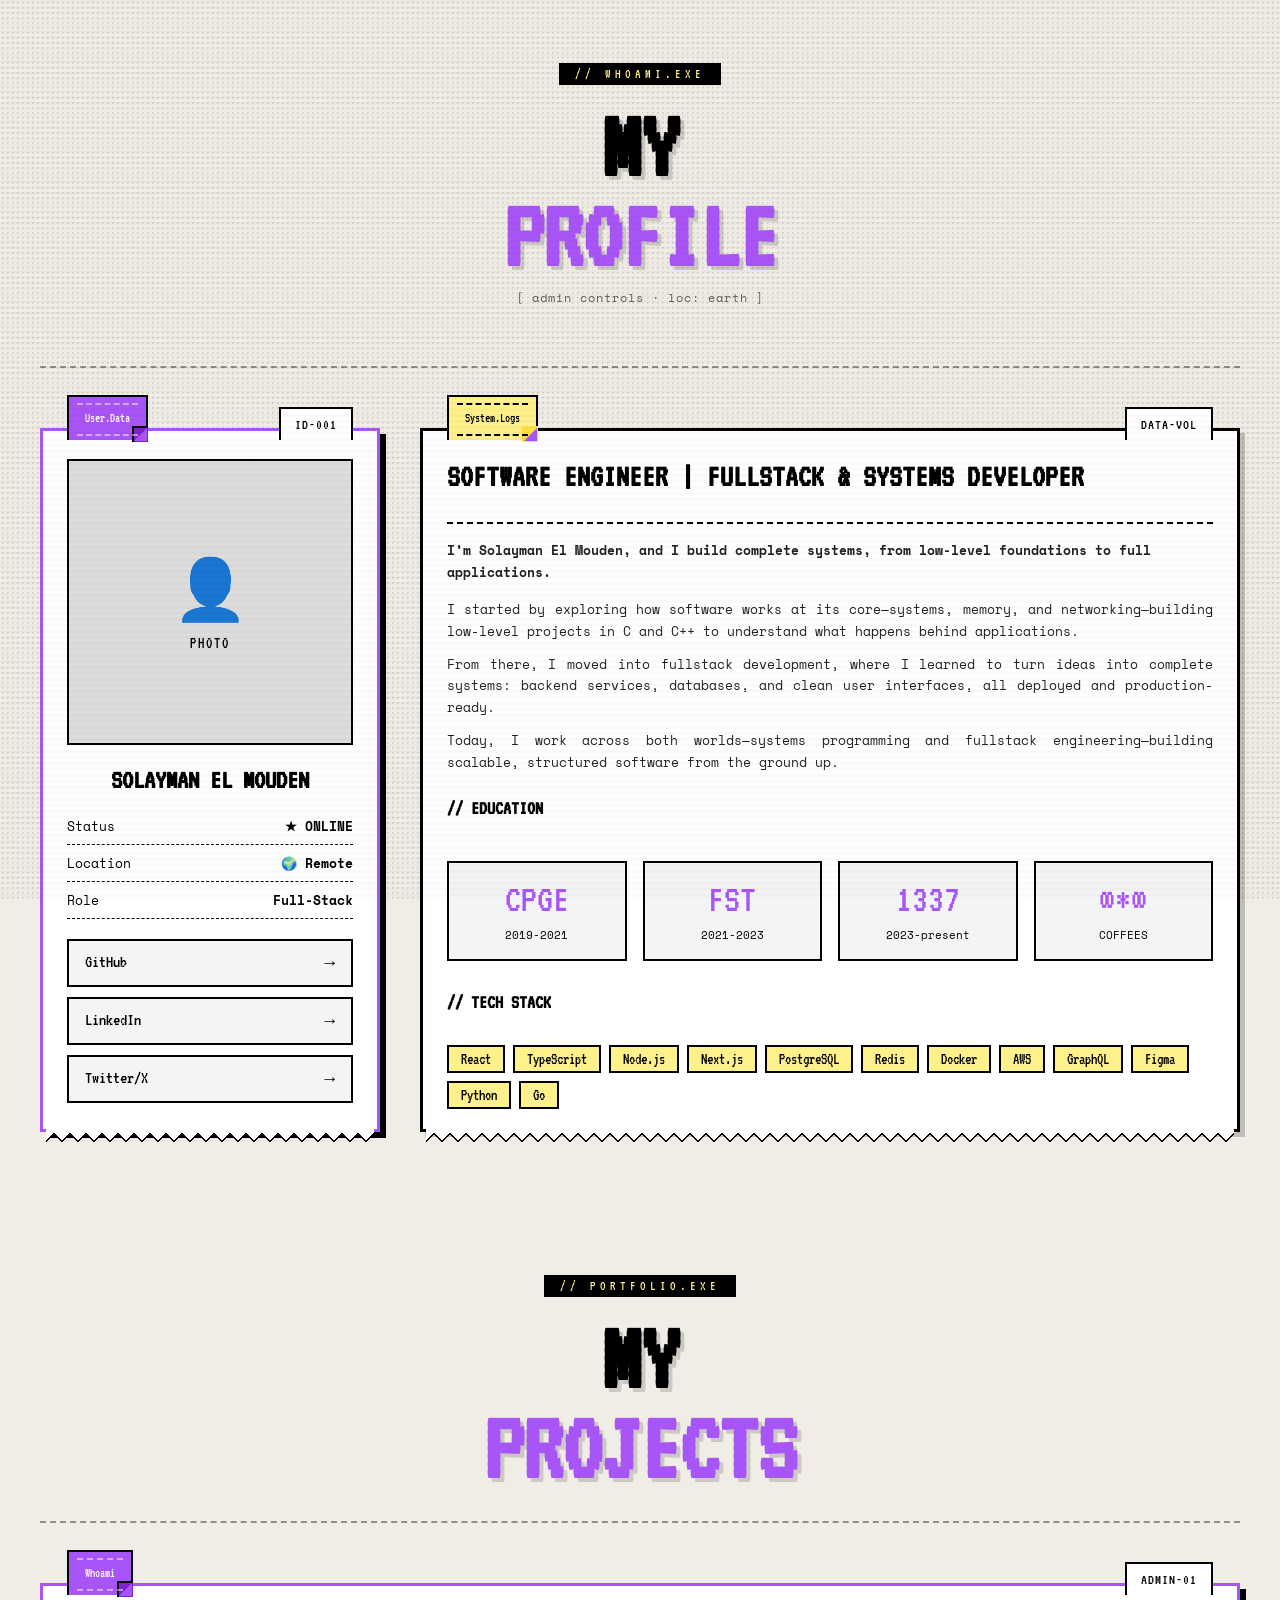
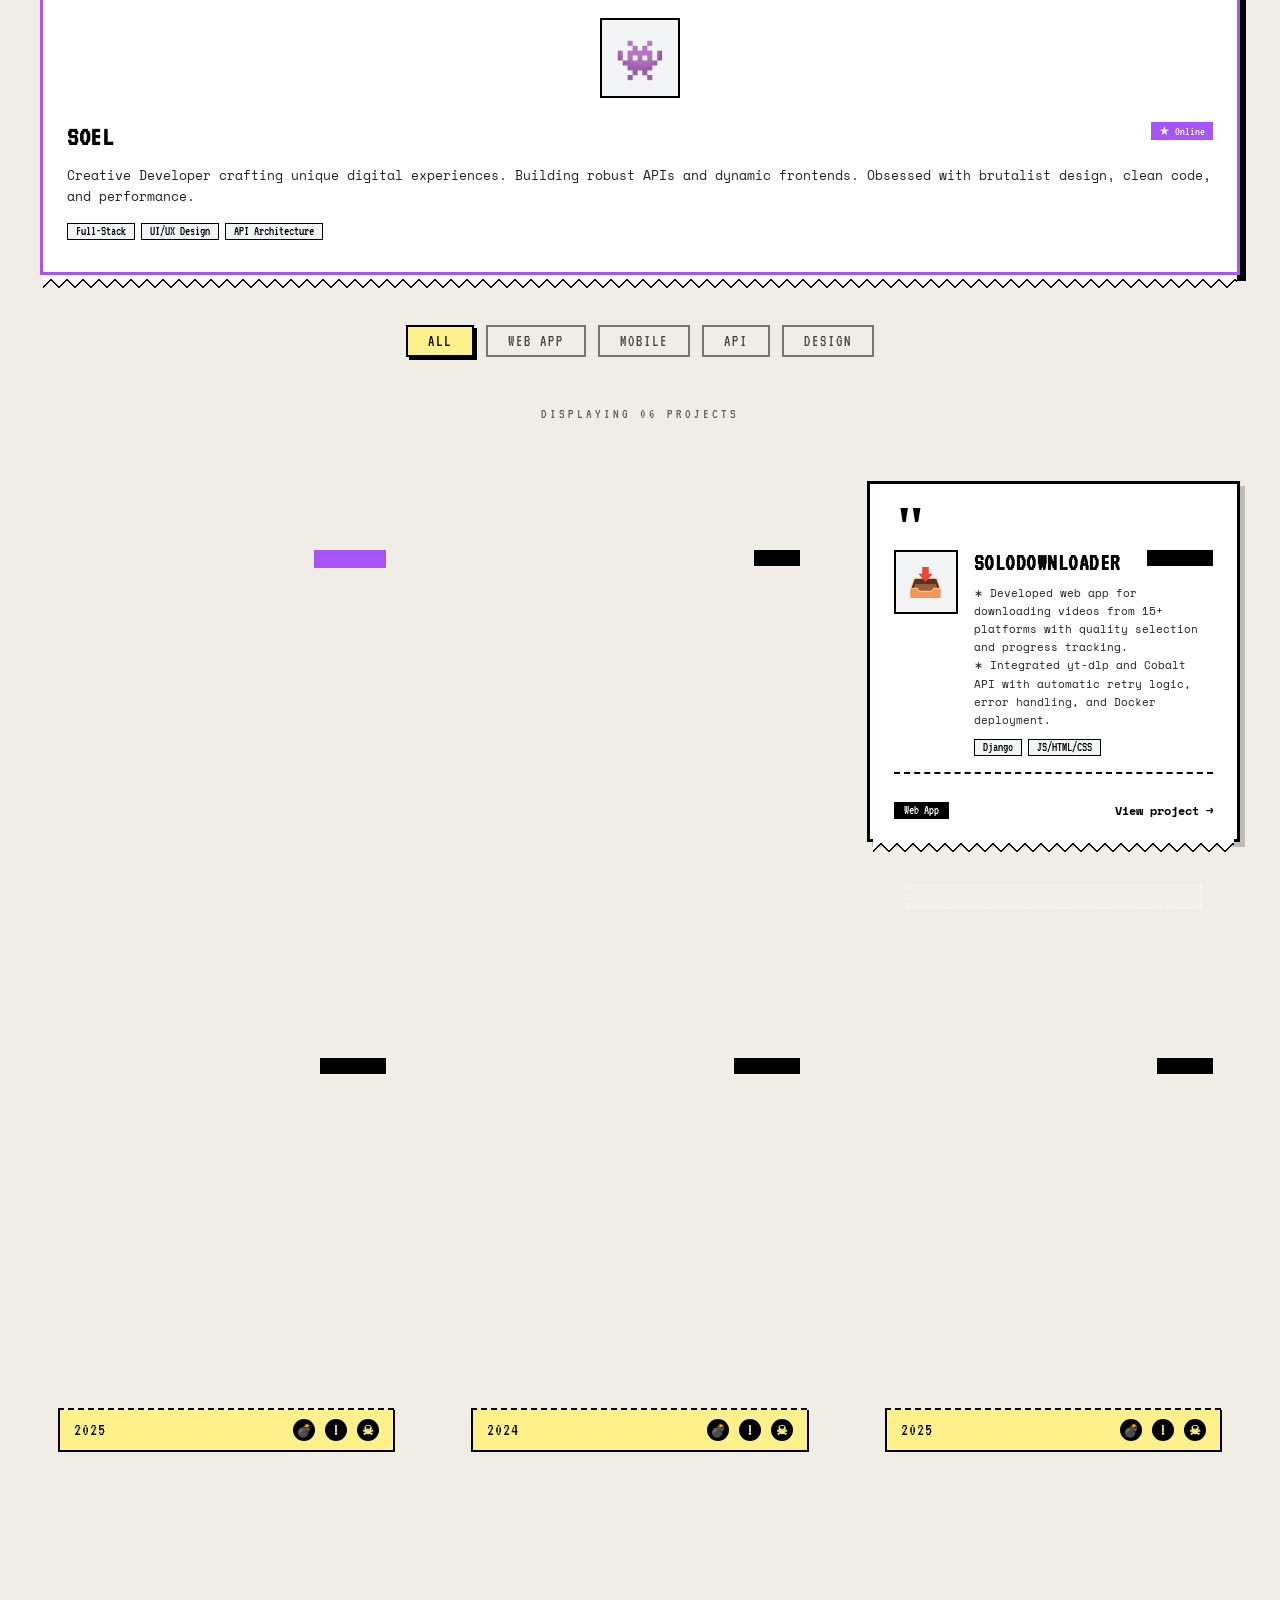
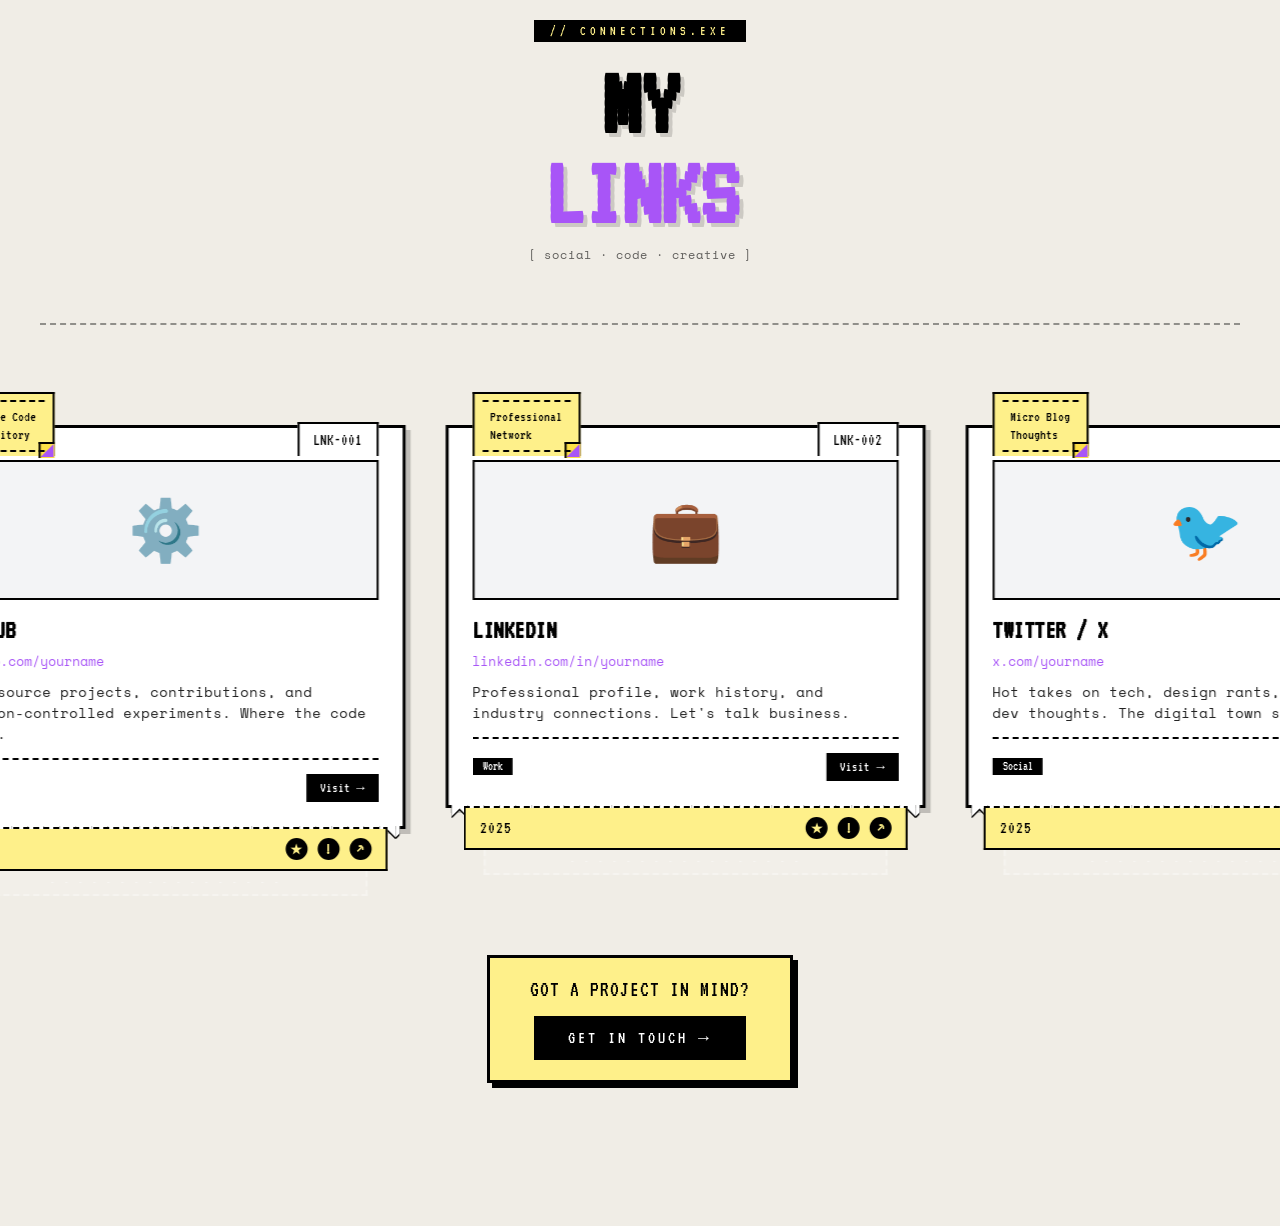
==== commit a661c1e7: "make cards more bg" ====
--- a/public/pages/main/index.html
+++ b/public/pages/main/index.html
@@ -38,7 +38,7 @@
 
                 <div class="profile-photo-placeholder">
                     <div style="font-size: 60px;">👤</div>
-                    <div style="margin-top: 10px; letter-spacing: 2px;">YOUR PHOTO</div>
+                    <div style="margin-top: 10px; letter-spacing: 2px;">PHOTO</div>
                 </div>
 
                 <h3 class="profile-card__title" style="text-align: center; font-size: 28px;">Solayman El Mouden</h3>
--- a/public/pages/main/style.css
+++ b/public/pages/main/style.css
@@ -895,7 +895,7 @@
             text-decoration: none;
             color: inherit;
             position: relative;
-            width: 560px;
+            width: 480px;
             aspect-ratio: auto;
             flex-shrink: 0;
             transition: transform 0.2s ease;
@@ -909,15 +909,11 @@
             transform: translateY(-5px);
         }
 
-        .links-card:hover {
-            transform: translateY(-5px);
-        }
-
         .links-card__main {
             background: var(--white);
             border: 3px solid var(--black);
             position: relative;
-            padding: 28px 24px 20px;
+            padding: 32px 24px 24px;
             box-shadow: 5px 5px 0px rgba(0,0,0,0.2);
             transition: box-shadow 0.2s ease;
             flex: 1;
@@ -942,7 +938,7 @@
             border-bottom: none;
             padding: 10px 16px 8px;
             font-family: 'VT323', monospace;
-            font-size: 13px;
+            font-size: 14px;
             line-height: 1.3;
             color: var(--black);
             position: relative;
@@ -1002,7 +998,7 @@
             border-bottom: none;
             padding: 8px 14px;
             font-family: 'VT323', monospace;
-            font-size: 15px;
+            font-size: 16px;
             letter-spacing: 1px;
             color: var(--black);
         }
@@ -1010,15 +1006,15 @@
         .links-card__image {
             width: 100%;
             aspect-ratio: 16 / 9;
-            max-height: 70px;
+            max-height: 140px;
             border: 2px solid var(--black);
             background: var(--gray-light);
             display: flex;
             align-items: center;
             justify-content: center;
             font-family: 'VT323', monospace;
-            font-size: clamp(28px, 8vw, 40px);
-            margin-bottom: 10px;
+            font-size: 60px;
+            margin-bottom: 16px;
             overflow: hidden;
             flex-shrink: 0;
         }
@@ -1031,10 +1027,10 @@
 
         .links-card__title {
             font-family: 'VT323', monospace;
-            font-size: clamp(18px, 5vw, 22px);
+            font-size: 26px;
             font-weight: 700;
             color: var(--black);
-            margin-bottom: 4px;
+            margin-bottom: 6px;
             line-height: 1.1;
             text-transform: uppercase;
             letter-spacing: 0.5px;
@@ -1042,29 +1038,29 @@
 
         .links-card__link {
             font-family: 'Space Mono', monospace;
-            font-size: clamp(8px, 2.5vw, 10px);
+            font-size: 13px;
             color: var(--purple);
-            margin-bottom: 6px;
+            margin-bottom: 10px;
             display: block;
             word-break: break-all;
         }
 
         .links-card__desc {
             font-family: 'Space Mono', monospace;
-            font-size: clamp(8px, 2.5vw, 10px);
-            line-height: 1.4;
+            font-size: 14px;
+            line-height: 1.5;
             color: #222;
             flex-grow: 1;
             overflow: hidden;
             display: -webkit-box;
-            -webkit-line-clamp: 3;
+            -webkit-line-clamp: 4;
             -webkit-box-orient: vertical;
         }
 
         .links-card__divider {
             border: none;
             border-top: 2px dashed var(--black);
-            margin: 10px 0;
+            margin: 14px 0;
         }
 
         .links-card__footer {
@@ -1204,68 +1200,70 @@
                 margin: 0 20px 40px;
             }
             .links-card {
-                width: 240px;
+                width: 320px;
                 aspect-ratio: auto;
-                min-height: 280px;
+                min-height: 320px;
             }
             .links-card__main {
-                padding: 20px 12px 10px;
+                padding: 24px 16px 16px;
             }
             .links-card__image {
                 margin-top: 15px;
-                max-height: 50px;
-                margin-bottom: 8px;
+                max-height: 100px;
+                margin-bottom: 12px;
+                font-size: 40px;
             }
             .links-card__title {
-                font-size: 18px;
+                font-size: 22px;
             }
             .links-card__link {
-                font-size: 9px;
-                margin-bottom: 4px;
+                font-size: 11px;
+                margin-bottom: 6px;
             }
             .links-card__desc {
-                font-size: 10px;
-                -webkit-line-clamp: 3;
+                font-size: 12px;
+                -webkit-line-clamp: 4;
             }
             .links-card__divider {
-                margin: 8px 0;
+                margin: 12px 0;
             }
             .links-card__footer {
-                gap: 4px;
+                gap: 8px;
             }
             .links-card__link-btn {
-                font-size: 12px;
-                padding: 4px 8px;
+                font-size: 14px;
+                padding: 6px 10px;
             }
         }
 
         @media (max-width: 400px) {
             .links-card {
-                width: 200px;
-                min-height: 260px;
+                width: 280px;
+                min-height: 300px;
             }
             .links-card__main {
-                padding: 20px 10px 8px;
+                padding: 20px 14px 12px;
             }
             .links-card__image {
                 margin-top: 10px;
-                max-height: 40px;
+                max-height: 80px;
+                font-size: 32px;
             }
             .links-card__title {
-                font-size: 16px;
+                font-size: 20px;
             }
             .links-card__tab-note {
-                padding: 6px 10px 4px;
-                font-size: 10px;
+                padding: 8px 12px 6px;
+                font-size: 12px;
             }
             .links-card__tabs {
                 top: -30px;
-                left: 10px;
-                right: 10px;
+                left: 14px;
+                right: 14px;
             }
             .links-card__tab-id {
-                padding: 4px 6px;
-                font-size: 10px;
+                padding: 6px 8px;
+                font-size: 12px;
             }
         }
     
